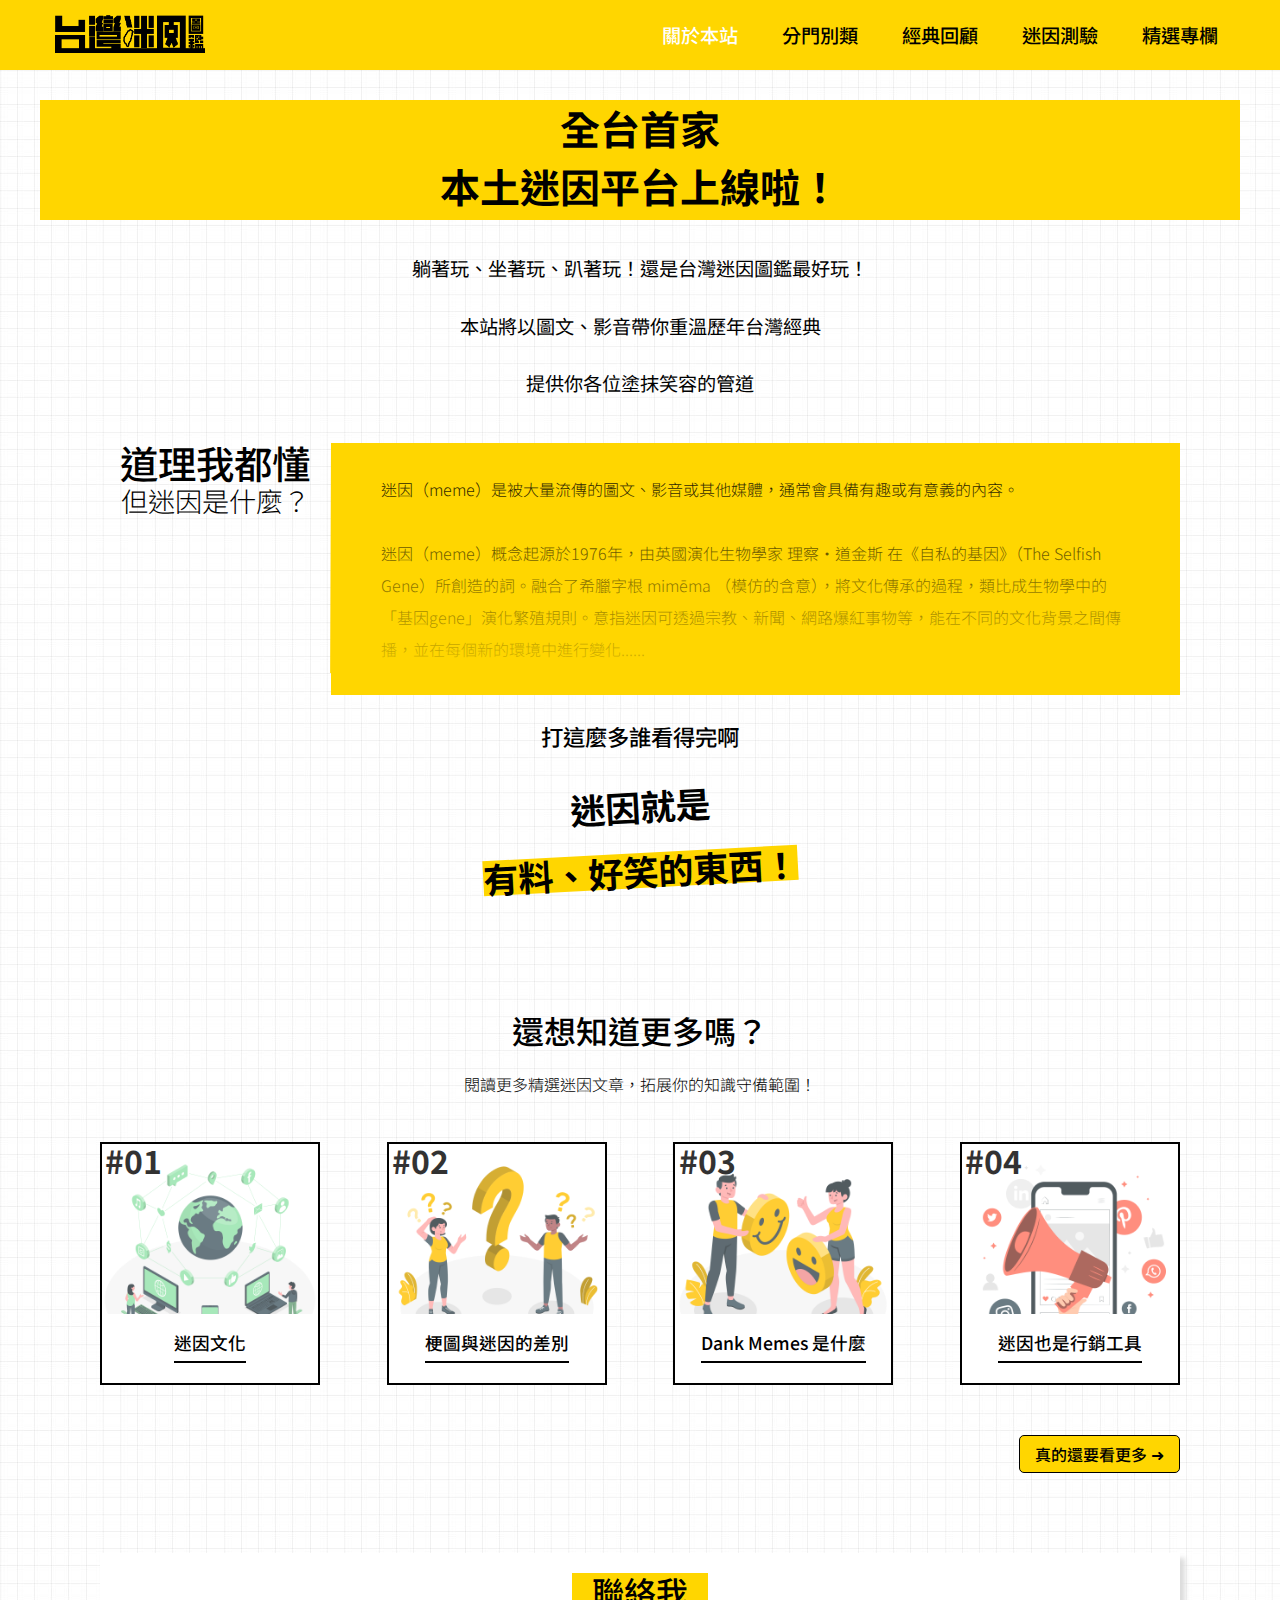
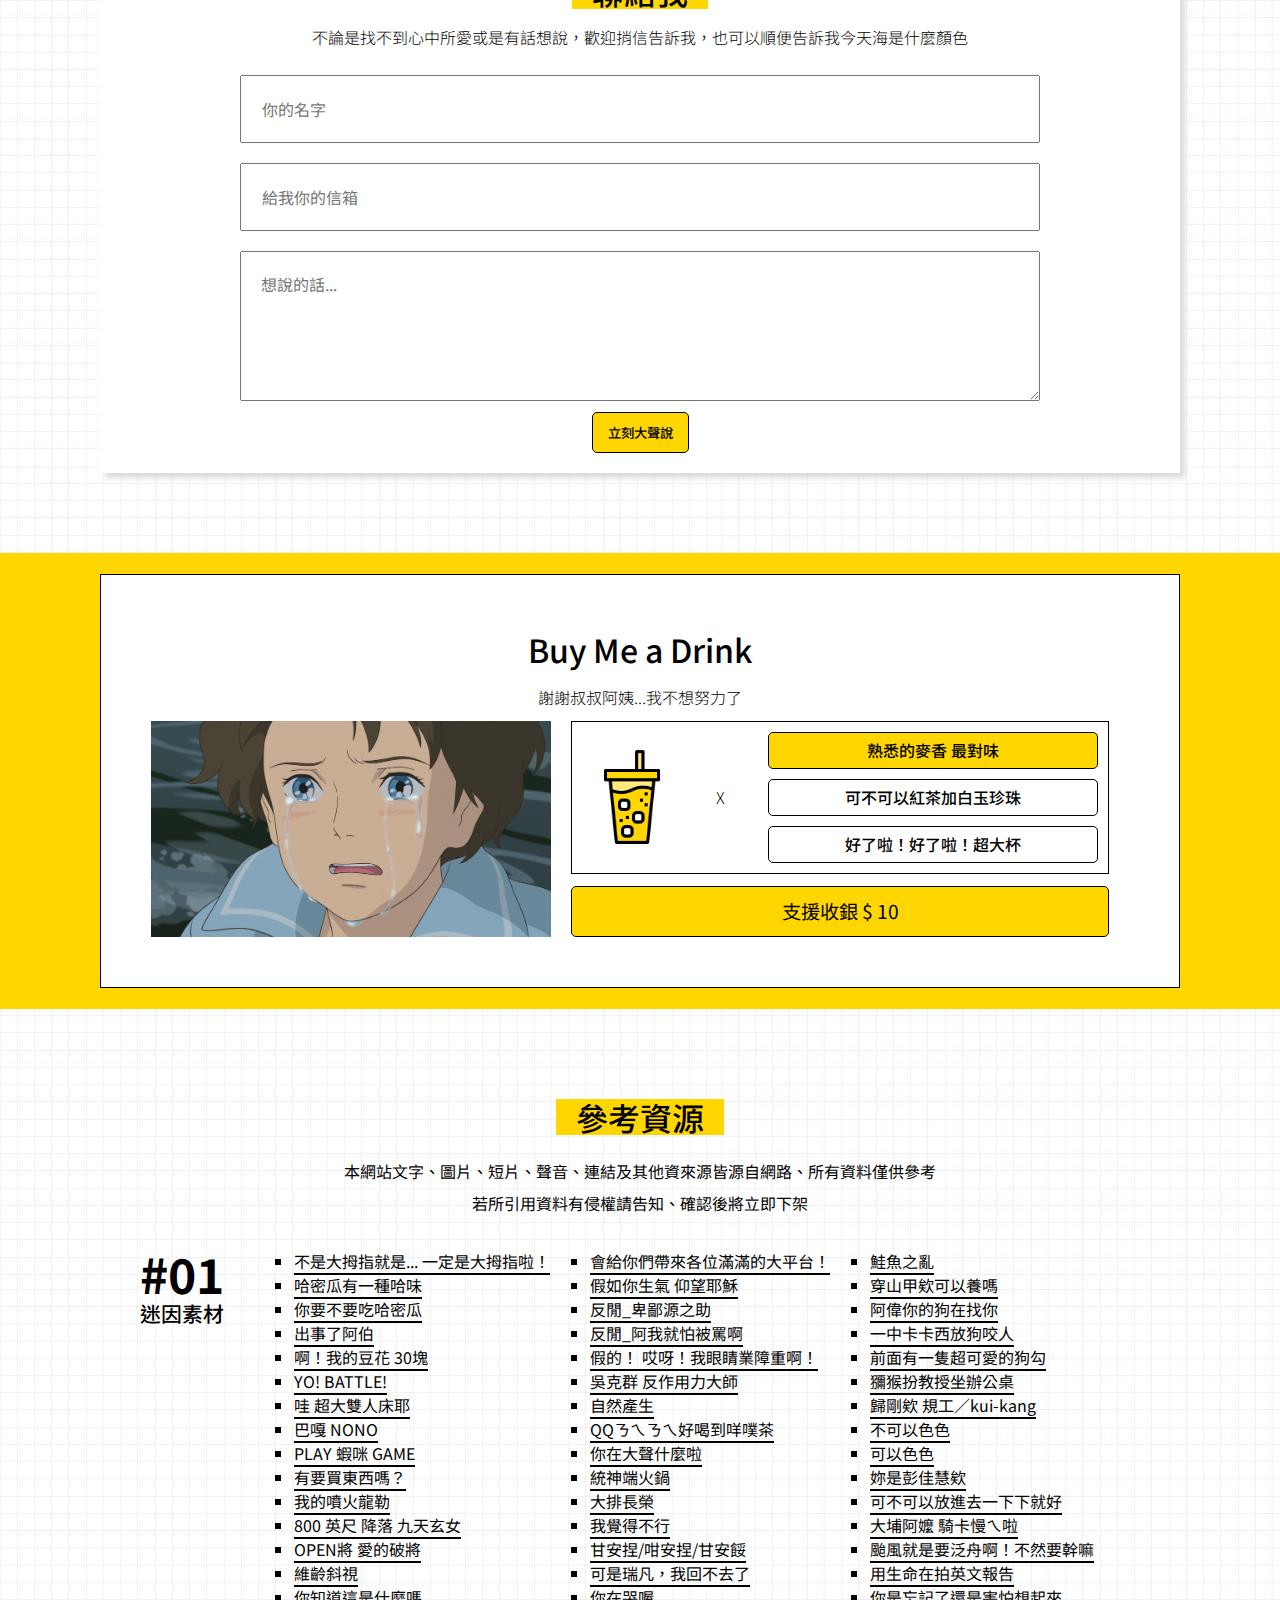
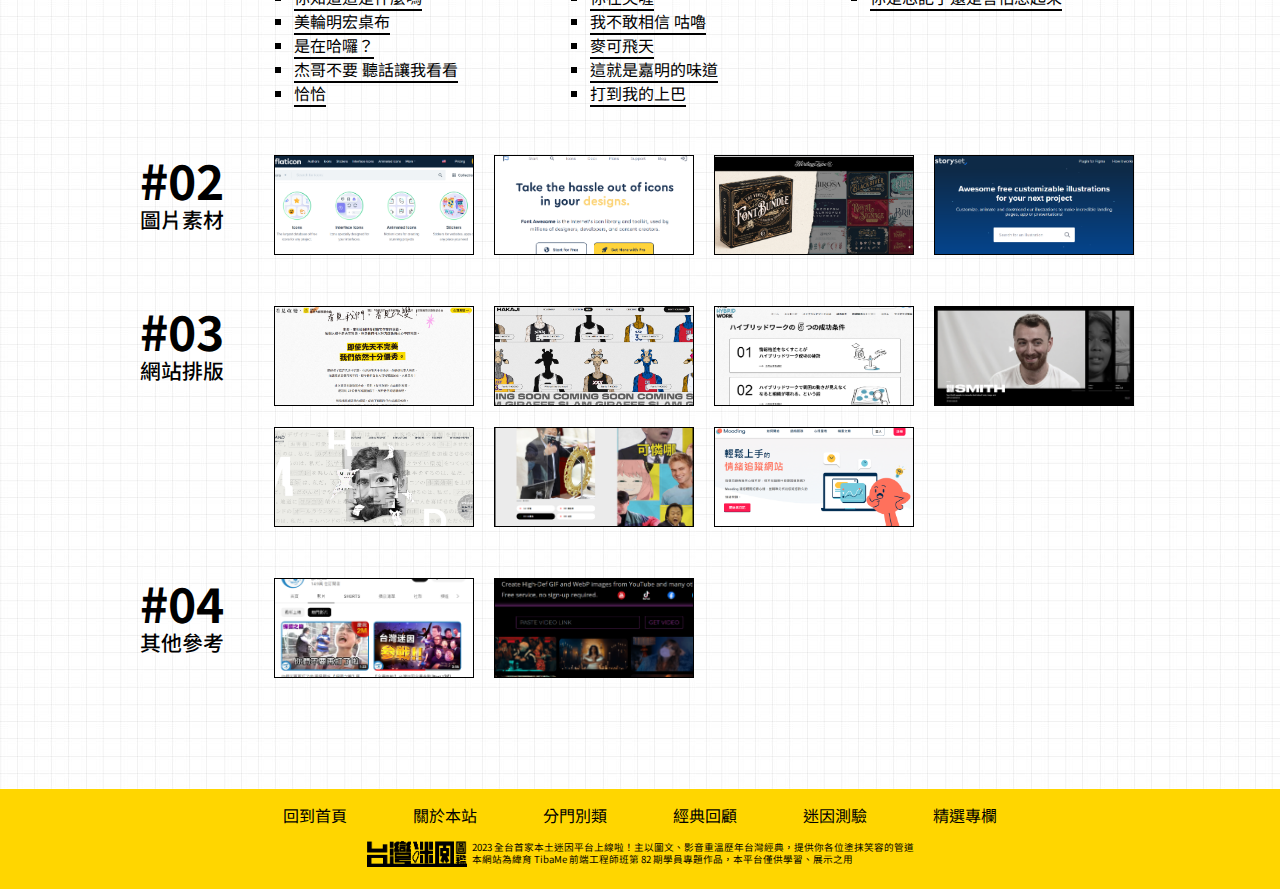
==== about.html @ e2908548 "0.0.9 (2023.02.05)" ====
<!DOCTYPE html>
<html lang="en">
<head>
    <meta charset="UTF-8">
    <meta http-equiv="X-UA-Compatible" content="IE=edge">
    <meta name="viewport" content="width=device-width, initial-scale=1.0">
    <title>台灣迷因圖鑑 Taiwan Meme</title>
    <link rel="stylesheet" href="./css/reset.css">
    <link rel="stylesheet" href="./css/common.css">
    <link rel="stylesheet" href="./css/about.css">
</head>
<body>
    <header>
        <!-- nav -->
        <nav class="nav">
            <div class="logo">
                <a href="./index.html"><img src="./images/twmemelogo.png" alt="twmemelogo"></a>
            </div>
            <ul class="menu">
                <li class="nav-list"><a href="./about.html">關於本站</a></li>
                <li class="nav-list"><a href="./category.html">分門別類</a></li>
                <li class="nav-list"><a href="./history.html">經典回顧</a></li>
                <li class="nav-list"><a href="./test.html">迷因測驗</a></li>
                <li class="nav-list"><a href="./articles.html">精選專欄</a></li>
            </ul>
        </nav>
    </header>

    <!-- main -->
    <main>
        <!-- 全台首家 -->
        <section class="main-about">
            <div class="about-item">
                <h1>全台首家</h1>
                <h1>本土迷因平台上線啦！</h1>
            </div>
            <p>躺著玩、坐著玩、趴著玩！還是台灣迷因圖鑑最好玩！</p>
            <p>本站將以圖文、影音帶你重溫歷年台灣經典</p>
            <p>提供你各位塗抹笑容的管道</p>
        </section>
        <!-- 迷因介紹 -->
        <section class="main-introduce">
            <div class="introduce-left">
                <h2>道理我都懂</h2>
                <p>但迷因是什麼？</p>
            </div>
            <div class="introduce-right">
                <p>迷因（meme）是被大量流傳的圖文、影音或其他媒體，通常會具備有趣或有意義的內容。</p>
                <br>
                <p>迷因（meme）概念起源於1976年，由英國演化生物學家 理察·道金斯 在《自私的基因》（The Selfish Gene）所創造的詞。融合了希臘字根 mimēma （模仿的含意），將文化傳承的過程，類比成生物學中的「基因gene」演化繁殖規則。意指迷因可透過宗教、新聞、網路爆紅事物等，能在不同的文化背景之間傳播，並在每個新的環境中進行變化......</p>
            </div>
            <div class="mask"></div>
        </section>
        <div class="whocares">
            <p>打這麼多誰看得完啊</p><br>
            <p>迷因就是</p>
            <p>有料、好笑的東西！</p> 
        </div>
        <!-- 還想知道更多嗎？ -->
        <section class="main-more">
            <h2>還想知道更多嗎？</h2>
            <p>閱讀更多精選迷因文章，拓展你的知識守備範圍！</p>
            <div class="read-list">
                <a href="./articles-page.html">
                    <div class="list-pic">
                        <img src="./images/articles/article01.png" alt="articles-page">
                        <p>#01</p>
                    </div>
                    <span>迷因文化</span>
                </a>
                <a href="./articles-page.html">
                    <div class="list-pic">
                        <img src="./images/articles/article02.png" alt="articles-page">
                        <p>#02</p>
                    </div>
                    <span>梗圖與迷因的差別</span>
                </a>
                <a href="./articles-page.html">
                    <div class="list-pic">
                        <img src="./images/articles/article04.png" alt="articles-page">
                        <p>#03</p>
                    </div>
                    <span>Dank Memes 是什麼</span>
                </a>
                <a href="./articles-page.html">
                    <div class="list-pic">
                        <img src="./images/articles/article05.png" alt="articles-page">
                        <p>#04</p>
                    </div>
                    <span>迷因也是行銷工具</span>
                </a>
            </div>
            <div class="more-btn">
                <a href="./articles.html">真的還要看更多 ➜</a>
            </div>
        </section>
        <!-- 聯絡我 -->
        <section class="main-contact">
            <h2>聯絡我</h2>
            <p>不論是找不到心中所愛或是有話想說，歡迎捎信告訴我，也可以順便告訴我今天海是什麼顏色</p>
            <form action="">
                <ul class="form-list">
                    <li><input type="text" placeholder="你的名字"></li>
                    <li><input type="email" placeholder="給我你的信箱"></li>
                    <li><textarea placeholder="想說的話..."></textarea></li>
                </ul>
                <button type="submit">立刻大聲說</button>
            </form>
        </section>
        <!-- buy me a drink -->
        <section class="main-buy">
            <div class="buy-me">
                <h2>Buy Me a Drink</h2>
                <p>謝謝叔叔阿姨...我不想努力了</p>
                <div class="buy-me-inner">
                    <img src="./images/buyme3.jpg" class="img01">
                    <img src="./images/buyme.jpg" class="img02 hide">
                    <img src="./images/buyme2.jpg" class="img03 hide">
                    <div class="drink-select">
                        <div class="drink-select-inner">
                            <img src="./images/sparkling-water.png">
                            <p>X</p>
                            <ul class="drink-select-text">
                                <li id="select-01" class="list bg-yellow">熟悉的麥香 最對味</li>
                                <li id="select-02" class="list">可不可以紅茶加白玉珍珠</li>
                                <li id="select-03" class="list">好了啦！好了啦！超大杯</li>
                            </ul>
                        </div>
                        <div class="money">
                            <span>支援收銀 $ </span>
                            <span class="money-c">10</span>
                            <span class="money-c hide">80</span>
                            <span class="money-c hide">200</span>
                        </div>
                    </div>
                </div>
            </div>
        </section>
        <!-- 參考資源 -->
        <section class="main-ref">
            <h2>參考資源</h2>
            <p>本網站文字、圖片、短片、聲音、連結及其他資來源皆源自網路、所有資料僅供參考<br>
                若所引用資料有侵權請告知、確認後將立即下架</p>
            <!-- 01 -->
            <div class="meme container">
                <div class="ref-left">
                    <h3>#01</h3>
                    <p>迷因素材</p>
                </div>
                <div class="ref-right">
                    <ul class="list-text">
                        <li><a target="view_window" href="https://www.youtube.com/watch?v=jfR3hoIjdiQ">不是大拇指就是... 一定是大拇指啦！</a></li>
                        <li><a target="view_window" href="https://youtu.be/4BnOXVwiOBE?t=125">哈密瓜有一種哈味</a></li>
                        <li><a target="view_window" href="https://fb.watch/ifkXevtcKI/">你要不要吃哈密瓜</a></li>
                        <li><a target="view_window" href="https://www.youtube.com/watch?v=XpC04fMrhd8">出事了阿伯</a></li>
                        <li><a target="view_window" href="https://www.youtube.com/watch?v=OaJEozhZQ-Q">啊！我的豆花 30塊</a></li>
                        <li><a target="view_window" href="https://www.youtube.com/watch?v=WApDytOlJZw">YO! BATTLE!</a></li>
                        <li><a target="view_window" href="https://www.youtube.com/watch?v=_Z3IxJT4tUM">哇 超大雙人床耶</a></li>
                        <li><a target="view_window" href="https://www.youtube.com/watch?v=sfD2qpC02sU&t=0s">巴嘎 NONO</a></li>
                        <li><a target="view_window" href="https://www.youtube.com/watch?v=Jwmdqqz1cf8">PLAY 蝦咪 GAME</a></li>
                        <li><a target="view_window" href="https://www.facebook.com/100002293404503/videos/1893651387387956/">有要買東西嗎？</a></li>
                        <li><a target="view_window" href="https://www.youtube.com/watch?v=lSi3XsR0k68">我的噴火龍勒</a></li>
                        <li><a target="view_window" href="https://youtu.be/qo3H-VgXmHE">800 英尺 降落 九天玄女</a></li>
                        <li><a target="view_window" href="https://tw.nextapple.com/local/20221217/39277231B8F0574084CBBDF480F9466B">OPEN將 愛的破將</a></li>
                        <li><a target="view_window" href="https://www.tiktok.com/@balangechimia/video/7184850039305489690">維齡斜視</a></li>
                        <li><a target="view_window" href="https://www.youtube.com/watch?v=akl_Bcxvo4E">你知道這是什麼嗎</a></li>
                        <li><a target="view_window" href="https://www.facebook.com/photo/?fbid=476612893830359&set=pcb.476613487163633">美輪明宏桌布</a></li>
                        <li><a target="view_window" href="https://www.youtube.com/watch?v=zv6I6jpyxKA&t=188s">是在哈囉？</a></li>
                        <li><a target="view_window" href="https://www.youtube.com/watch?v=COZIk_dhSK4">杰哥不要 聽話讓我看看</a></li>
                        <li><a target="view_window" href="https://www.youtube.com/watch?t=119&v=eBawjCu2uK4&feature=youtu.be">恰恰</a></li>
                    </ul>
                    <ul class="list-text">
                        <li><a target="view_window" href="https://youtu.be/IroiomwW0L0?t=1517">會給你們帶來各位滿滿的大平台！</a></li>
                        <li><a target="view_window" href="https://www.youtube.com/watch?v=TtQ9hwYoyWQ">假如你生氣 仰望耶穌</a></li>
                        <li><a target="view_window" href="https://www.youtube.com/watch?v=WVwlR_vni6k">反閒_卑鄙源之助</a></li>
                        <li><a target="view_window" href="https://www.youtube.com/watch?v=wUDaoVAVIao">反閒_阿我就怕被罵啊</a></li>
                        <li><a target="view_window" href="https://www.youtube.com/watch?v=xVNkFREcngE">假的！ 哎呀！我眼睛業障重啊！</a></li>
                        <li><a target="view_window" href="https://www.youtube.com/watch?v=cK79c2Y_pWU">吳克群 反作用力大師</a></li>
                        <li><a target="view_window" href="https://www.youtube.com/watch?v=7FA6ha6ivHc">自然產生</a></li>
                        <li><a target="view_window" href="https://www.youtube.com/watch?v=EJ5zqtNir5o">QQㄋㄟㄋㄟ好喝到咩噗茶</a></li>
                        <li><a target="view_window" href="https://www.youtube.com/watch?v=RxuDfLqdD2U">你在大聲什麼啦</a></li>
                        <li><a target="view_window" href="https://www.youtube.com/watch?v=dMTy6C4UiQ4">統神端火鍋</a></li>
                        <li><a target="view_window" href="https://meme.fandom.com/zh-tw/wiki/%E5%A4%A7%E6%8E%92%E9%95%B7%E6%A6%AE">大排長榮</a></li>
                        <li><a target="view_window" href="https://www.youtube.com/watch?v=0no8Jp0XVSU">我覺得不行</a></li>
                        <li><a target="view_window" href="https://www.youtube.com/watch?v=Nw7jmoH-Yt8">甘安捏/咁安捏/甘安餒</a></li>
                        <li><a target="view_window" href="https://www.youtube.com/watch?v=coc8ZAHsVpU">可是瑞凡，我回不去了</a></li>
                        <li><a target="view_window" href="https://youtu.be/hS9Px3g_mrg?t=5">你在哭喔</a></li>
                        <li><a target="view_window" href="https://youtu.be/etE5vay8Zks?t=6">我不敢相信 咕嚕</a></li>
                        <li><a target="view_window" href="https://youtu.be/1GG3YQ0P5_Y?t=8">麥可飛天</a></li>
                        <li><a target="view_window" href="https://dailyview.tw/Popular/Detail/8998">這就是嘉明的味道</a></li>
                        <li><a target="view_window" href="https://youtu.be/-RKZtDmhYlA?t=54">打到我的上巴</a></li>
                    </ul>
                    <ul class="list-text">
                        <li><a target="view_window" href="https://www.facebook.com/Sushiro.TW/photos/pb.100064677760877.-2207520000./1655285847993001/?type=3">鮭魚之亂</a></li>
                        <li><a target="view_window" href="https://www.facebook.com/100000261461258/posts/3356917160993633/">穿山甲欸可以養嗎</a></li>
                        <li><a target="view_window" href="https://www.youtube.com/watch?v=09y0tPAeLG0">阿偉你的狗在找你</a></li>
                        <li><a target="view_window" href="https://www.youtube.com/watch?v=cfe8TiNp1EY">一中卡卡西放狗咬人</a></li>
                        <li><a target="view_window" href="https://www.youtube.com/shorts/Uz9k6QGqXj0">前面有一隻超可愛的狗勾</a></li>
                        <li><a target="view_window" href="https://www.facebook.com/photo?fbid=10159157568944539&set=a.127284894538">獼猴扮教授坐辦公桌</a></li>
                        <li><a target="view_window" href="https://www.youtube.com/watch?v=oxKJlkU359U">歸剛欸 規工／kui-kang</a></li>
                        <li><a target="view_window" href="https://www.dcard.tw/f/funny/p/237006193">不可以色色</a></li>
                        <li><a target="view_window" href="https://www.dcard.tw/f/meme/p/236882544">可以色色</a></li>
                        <li><a target="view_window" href="https://www.dcard.tw/f/girl/p/238949839">妳是彭佳慧欸</a></li>
                        <li><a target="view_window" href="https://youtu.be/0qOHckga2dA?t=62">可不可以放進去一下下就好</a></li>
                        <li><a target="view_window" href="https://youtu.be/2WoG8F8NKUc?t=72">大埔阿嬤 騎卡慢ㄟ啦</a></li>
                        <li><a target="view_window" href="https://youtu.be/A4TTHl5V23c?t=38">颱風就是要泛舟啊！不然要幹嘛</a></li>
                        <li><a target="view_window" href="https://www.youtube.com/watch?v=7VFTcmGRM-k">用生命在拍英文報告</a></li> 
                        <li><a target="view_window" href="https://zh.wikipedia.org/zh-tw/%E8%BF%94%E6%A0%A1_(%E9%9B%BB%E5%BD%B1)">你是忘記了還是害怕想起來</a></li>
                    
                    </ul>
                </div>
            </div>
            <!-- 02 -->
            <div class="images container">
                <div class="ref-left">
                    <h3>#02</h3>
                    <p>圖片素材</p>
                </div>
                <div class="ref-right">
                    <ul class="list-img">
                        <li><a target="view_window" href="https://www.flaticon.com/"><img src="./images/ref/icon-flaticon.png" alt="flaticon"></a></li>
                        <li><a target="view_window" href="https://fontawesome.com/"><img src="./images/ref/icon-fontawesome.png" alt="fontawesome"></a></li>
                        <li><a target="view_window" href="https://www.heritagetype.com/"><img src="./images/ref/img-heritagetype.png" alt="heritagetype"></a></li>
                        <li><a target="view_window" href="https://storyset.com/"><img src="./images/ref/img-storyset.png" alt="storyset"></a></li>
                    </ul>
                </div>
            </div>
            <!-- 03 -->
            <div class="web container">
                <div class="ref-left">
                    <h3>#03</h3>
                    <p>網站排版</p>
                </div>
                <div class="ref-right">
                    <ul class="list-img">
                        <li><a target="view_window" href="https://change.nncf.org/expo"><img src="./images/ref/web-change.nncf.org.png" alt="change.nncf.org"></a></li>
                        <li><a target="view_window" href="https://hakaji.io/"><img src="./images/ref/web-hakaji.io.png" alt="hakaji.io"></a></li>
                        <li><a target="view_window" href="https://hybridwork.cybozu.co.jp/"><img src="./images/ref/web-hybridwork.png" alt="hybridwork"></a></li>
                        <li><a target="view_window" href="https://iweighcommunity.com/"><img src="./images/ref/web-iweighcommunity.png" alt="iweighcommunity"></a></li>
                        <li><a target="view_window" href="https://www.m-hand.co.jp/recruit/"><img src="./images/ref/web-m-hand.co.jp.png" alt="m-hand.co.jp"></a></li>
                        <li><a target="view_window" href="https://theinitium.com/article/20220716-taiwan-meme-2/"><img src="./images/ref/web-theinitium.png" alt="theinitium"></a></li>
                        <li><a target="view_window" href="https://yentc.github.io/CGD102-YenTzuChien/Article.html"><img src="./images/ref/web-YenTzuChien.png" alt="YenTzuChien"></a></li>
                    </ul>
                </div>
            </div>
            <!-- 04 -->
            <div class="others container">
                <div class="ref-left">
                    <h3>#04</h3>
                    <p>其他參考</p>
                </div>
                <div class="ref-right">
                    <ul class="list-img">
                        <li><a target="view_window" href="https://www.youtube.com/@Fei_Go"><img src="./images/ref/other-Fei_Go.png" alt="Fei_Go"></a></li>
                        <li><a target="view_window" href="https://gifrun.com/"><img src="./images/ref/other-gifrun.png" alt="gifrun"></a></li>
                    </ul>
                </div>
            </div>
        </section>
    </main>

    <!-- footer -->
    <footer>
        <ul class="footer_nav">
            <li><a href="./index.html">回到首頁</a></li>
            <li><a href="./about.html">關於本站</a></li>
            <li><a href="./category.html">分門別類</a></li>
            <li><a href="./history.html">經典回顧</a></li>
            <li><a href="./test.html">迷因測驗</a></li>
            <li><a href="./articles.html">精選專欄</a></li>
        </ul>
        <div class="footer_bottom">
            <a href="./index.html"><img src="./images/twmemelogo.png" alt="TaiwanMemeLogo"></a>
            <p>2023 全台首家本土迷因平台上線啦！主以圖文、影音重溫歷年台灣經典，提供你各位塗抹笑容的管道
            <br>本網站為緯育 TibaMe 前端工程師班第 82 期學員專題作品，本平台僅供學習、展示之用</p>
        </div>
    </footer>
    <script src="./js/about-buyme.js"></script>
</body>
</html>
---- css/common.css ----
@import url('https://fonts.googleapis.com/css2?family=Noto+Sans+TC:wght@100;300;400;500;700;900&display=swap');

:root{
    --yellow-color: #FFD600;
    --black-color: #000000;
    --darkgray-color: #888888;
    --gray-color:#DCDCDC;
    --lightgray-color: #F3F3F3;
    --white-color:#ffffff;
}

*{
    font-family: 'Noto Sans TC', sans-serif;
    box-sizing: border-box;
}
body{
    background-image: url(../images/Gridzzly-gridpaper.jpg);
}
/* ======== nav ======== */
header{
    background-color: var(--yellow-color);
}
.nav{
    /* outline: 1px solid rebeccapurple; */
    display: flex;
    max-width: 1200px;
    height: 70px;
    justify-content: space-between;
    margin: 0 auto;
}
.logo img{
    /* outline: 1px solid red; */
    width: 150px;
    margin: 15px;
}
ul.menu{
    display: flex;
    /* outline: 1px solid red; */
    align-items: center;
}
ul.menu a{
    /* outline: 1px solid blue; */
    display: block;
    width: 120px;
    text-align: center;
    line-height: 4rem;
    font-size: 1.2rem;
    font-weight: 500;
    text-decoration: none;
    color: var(--text-color);
}
ul.menu > li > a:hover{
    color: var(--white-color);
}

/* ======== footer ========*/
footer{
    background-color: var(--yellow-color);
    height: 100px;
    padding: 10px 0;
    font-weight: 400;
}
.footer_nav{
    display: flex;
    /* outline: 1px solid red; */
    justify-content: center;
}
.footer_nav a{
    /* outline: 1px solid #000000; */
    display: block;
    width: 130px;
    text-align: center;
    line-height: 200%;
    font-size: 1rem;
    text-decoration: none;
    color: var(--black-color);
}
.footer_nav a:hover{
    color: var(--white-color);
}

.footer_bottom{
    /* outline: 1px solid red; */
    font-size: 1rem;
    display: flex;
    justify-content: center;
    align-items: center;
    padding: 10px;
}
.footer_bottom img{
    /* outline: 1px solid blue; */
    width: 100px;
}
.footer_bottom p{
    /* outline: 1px solid green; */
    font-size: .6rem;
    line-height: 120%;
    padding: 0 0 2px 5px;
}
---- css/about.css ----
ul.menu > li:first-child a{
    color: var(--white-color);
}
ul.menu > li >a:hover{
    color: var(--white-color);
}
main{
    text-align: center;
}
main h2{
    font-size: 2rem;
    font-weight: 500;
    color: var(--black-color);
}
main p{
    font-size: 1rem;
    font-weight: 300;
    color: var(--black-color);
}
/* ======= 全台首家 ======= */
.main-about{
    /* outline: 1px solid red; */
    margin: 30px auto;
}
.main-about p{
    line-height: 3.6rem;
    font-size: 1.2rem;
    font-weight: 400;
}
.about-item{
    margin: 20px auto;
    max-width: 1200px;
    height: 120px;
    background-color: var(--yellow-color);
}
.about-item h1{
    font-size: 2.5rem;
    line-height: 3.6rem;
    font-weight: 700;
}
/* ======= 迷因介紹 ======= */
.main-introduce{
    /* outline: 1px solid red; */
    display: flex;
    max-width: 1080px;
    margin: 20px auto;
    justify-content: center;
    align-items: top;
    position: relative;
}
.introduce-left{
    flex-basis: 70%;
    line-height: 2.4rem;
}
.introduce-left h2{font-size: 2.4rem;}
.introduce-left p{font-size: 1.7rem;}
.introduce-right{
    text-align: left;
    line-height: 2rem;
    padding: 30px 50px;
    background-color: var(--yellow-color);
}
.mask{
    position: absolute;
    right: 0;
    width: 850px;
    height: 230px;
    background-image: linear-gradient(to top, var(--yellow-color) -15%, #ffff0000);
}

.whocares{
    margin: 20px 0 80px;
}
.whocares p:first-child{
    padding: 10px;
    font-size: 1.4rem;
    font-weight: 500;
}
.whocares p:not(:first-child){
    transform: rotate(-3deg);
    font-size: 2.2rem;
    font-weight: 700;
    margin: 15px;
}
.whocares p:last-child{
    display: inline-block;
    background-color: var(--yellow-color);
}

/*  ======= 還想知道更多嗎？ ======= */
.main-more{
    /* outline: 1px solid green; */
    max-width: 1080px;
    margin: 0 auto;
}
.main-more h2{
    padding: 30px;
}
.read-list{
    /* outline: 1px solid red; */
    width: 100%;
    display: flex;
    justify-content: space-between;
    align-items: center;
    flex-wrap: wrap;
    padding: 30px 0;
    margin: 20px 0;
}
.read-list a{
    text-decoration: none;
    color: var(--black-color);
    font-size: 1.1rem;
    font-weight: 500;
    background-color: var(--white-color);
    border: 2px solid var(--black-color);
    /* margin: 10px; */
    /* box-shadow: 0 0 1px var(--black-color); */
    max-width: 220px;
}
.read-list a:hover{
    border: 2px solid var(--yellow-color);
    color: var(--yellow-color);
    transform: scale(1.1);
    font-weight: 700;
    transition: .5s;
}
.read-list a > span{
    /* outline: 1px solid red; */
    border-bottom: 2px solid var(--black-color);
    margin: 20px;
    padding: 0 0 10px;
    display: inline-block;
}
.read-list a:hover img{
    transform: scale(1.1);
    transition: .5s;
}
.list-pic{
    /* outline: 1px solid pink; */
    width: 100%;
    height: 170px;
    overflow: hidden;
    position: relative;
    display: flex;
    flex-wrap: wrap;
}
.list-pic img{
    max-width: 100%;
    margin: 10px 0;
    object-fit: cover;
    opacity: .8;
}
.list-pic p{
    position: absolute;
    left: .2rem;
    top: 0rem;
    font-size: 2rem;
    font-weight: 700;
    opacity: .8;
}
.more-btn{
    display: flex;
    justify-content: flex-end;
    /* padding: 20px; */
}
.more-btn a{
    padding: 10px 15px;
    font-weight: 500;
    background-color: var(--yellow-color);
    text-decoration: none;
    color: var(--black-color);
    border-radius: 5px;
    border: 1px solid var(--black-color);
}
.more-btn a:hover{
    color: var(--white-color);
    box-shadow: 1px 1px 5px var(--black-color);
    cursor: pointer;
}

/*  ======= 聯絡我 ======= */
.main-contact{
    background-color: var(--white-color);
    max-width: 1080px;
    margin: 80px auto;
    padding: 20px;
    box-shadow: 5px 5px 5px var(--gray-color);
}
.main-contact h2{
    display: inline-block;
    background-color: var(--yellow-color);
    padding: 2px 20px;
}
.main-contact p{
    padding: 20px;
}
.form-list{
    max-width: 800px;
    /* outline: 1px solid blue; */
    margin: 0 auto;
}
.form-list li{
    padding: 10px 0;
}
input{
    width: 100%;
    font-size: 1rem;
    padding: 20px;
}
input:focus, textarea:focus{
    background: var(--yellow-color);
}
textarea{
    width: 100%;
    height: 150px;
    font-size: 1rem;
    padding: 20px;
}

button{
    padding: 10px 15px;
    font-weight: 500;
    background-color: var(--yellow-color);
    color: var(--black-color);
    border-radius: 5px;
    border: 1px solid var(--black-color);
}
button:hover{
    color: var(--white-color);
    box-shadow: 1px 1px 5px var(--black-color);
    cursor: pointer;
}
/*  ======= buy me a drink ======= */
.main-buy{
    margin: 80px 0;
    background-color: var(--yellow-color);
    border: 1px solid var(--yellow-color);
}
.buy-me{
    border: 1px solid var(--black-color);
    background-color: var(--white-color);
    max-width: 1080px;
    margin: 20px auto;
    padding: 50px;
    line-height: 3rem;
}
.buy-me-inner{
    display: flex;
    flex-direction: row;
    justify-content: space-between;
}
.buy-me-inner > * {flex: 1 1 0;}
.buy-me-inner > img{
    /* outline: 1px solid red; */
    width: 100%;
    max-width: 400px;
    object-fit: cover;
}
.drink-select{
    display: flex;
    /* outline: 1px solid blue; */
    flex-direction: column;
    justify-content: space-between;
    margin: 0 20px;
}
.drink-select-inner{
    border: 1px solid var(--black-color);
    display: flex;
    flex-direction: row;
    align-items: center;
    justify-content: space-between;
}
.drink-select-inner img{
    /* outline: 1px solid red; */
    max-height: 100px;
    margin-left: 10px;
}
.drink-select-text{
    flex-grow: 1;
    max-width: 350px;
}
.drink-select-text li{
    border: 1px solid var(--black-color);
    margin: 10px;
    line-height: 1.8rem;
    padding: 3px 0px;
    font-weight: 500;
    border-radius: 5px;
}
.drink-select-text li:hover{
    background-color: var(--yellow-color);
    cursor: pointer;
    box-shadow: 1px 1px 5px var(--black-color);
    color: var(--white-color);
}
.money{
    border: 1px solid var(--black-color);
    background-color: var(--yellow-color);
    color: var(--black-color);
    width: 100%;
    border-radius: 5px;
}
.money span{
    font-size: 1.2rem;
    font-weight: 400;
}
.money:hover{
    color: var(--white-color);
    cursor: pointer;
    box-shadow: 1px 1px 5px var(--black-color);
}
.bg-yellow{
    background-color: var(--yellow-color);
}
.hide{
    display: none;
}

/*  ======= 參考資源 ======= */
.main-ref{
    max-width: 1080px;
    margin: 90px auto;
    /* outline: 1px solid red; */
}
.main-ref h2{
    display: inline-block;
    background-color: var(--yellow-color);
    padding: 2px 20px;
}
.main-ref h2 + p{
    padding: 20px 20px 0;
}
.main-ref p{
    line-height: 2rem;
    font-size: 1rem;
    font-weight: 400;
}
.container{
    display: flex;
    justify-content: start;
}
/* left */
.ref-left{
    padding: 30px 40px;
}
.ref-left h3{
    font-size: 3rem;
}
.ref-left p{
    font-size: 1.3rem;
    font-weight: 500;
}
/* right */
.ref-right{
    padding: 30px 10px 0px;
    display: flex;
}
/* text */
.list-text{
    text-align: left;
    line-height: 1.5rem;
    margin-bottom: 20px;
}
.list-text > li{
    list-style-type: square;
    margin-left: 20px;
    margin-right: 20px;
}
.list-text a{
    color: var(--black-color);
    text-decoration: none;
    border-bottom: 2px solid var(--black-color);
}
.list-text a:hover{
    color: var(--yellow-color);
    border-bottom: 2px solid var(--yellow-color);
}
/* images */
.list-img{
    display: flex;
    flex-wrap: wrap;
}
.list-img img{
    width: 200px;
    height: 100px;
    object-fit: cover;
    border: 1px solid var(--black-color);
    margin-right: 20px;
    margin-bottom: 20px;
}
.list-img img:hover{
    box-shadow: 2px 2px 5px var(--black-color);
    border: 1px solid var(--yellow-color);
}
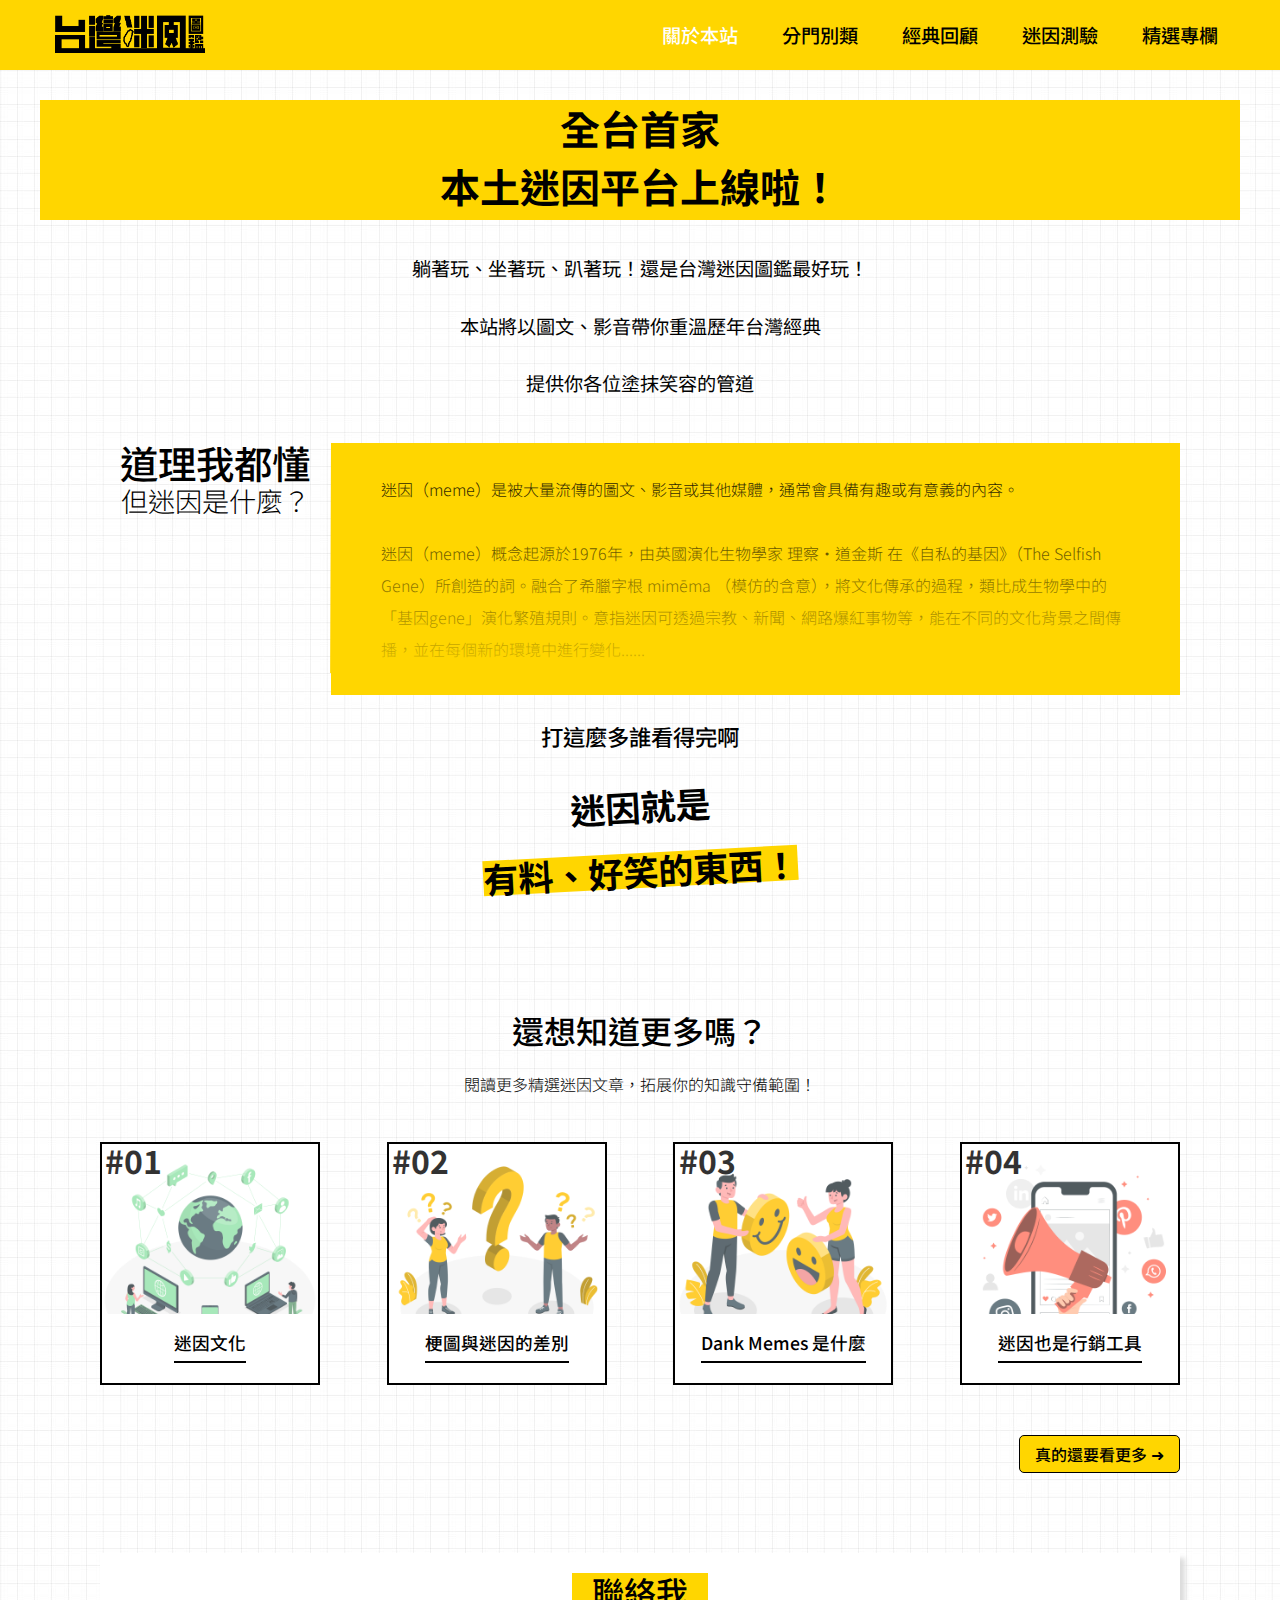
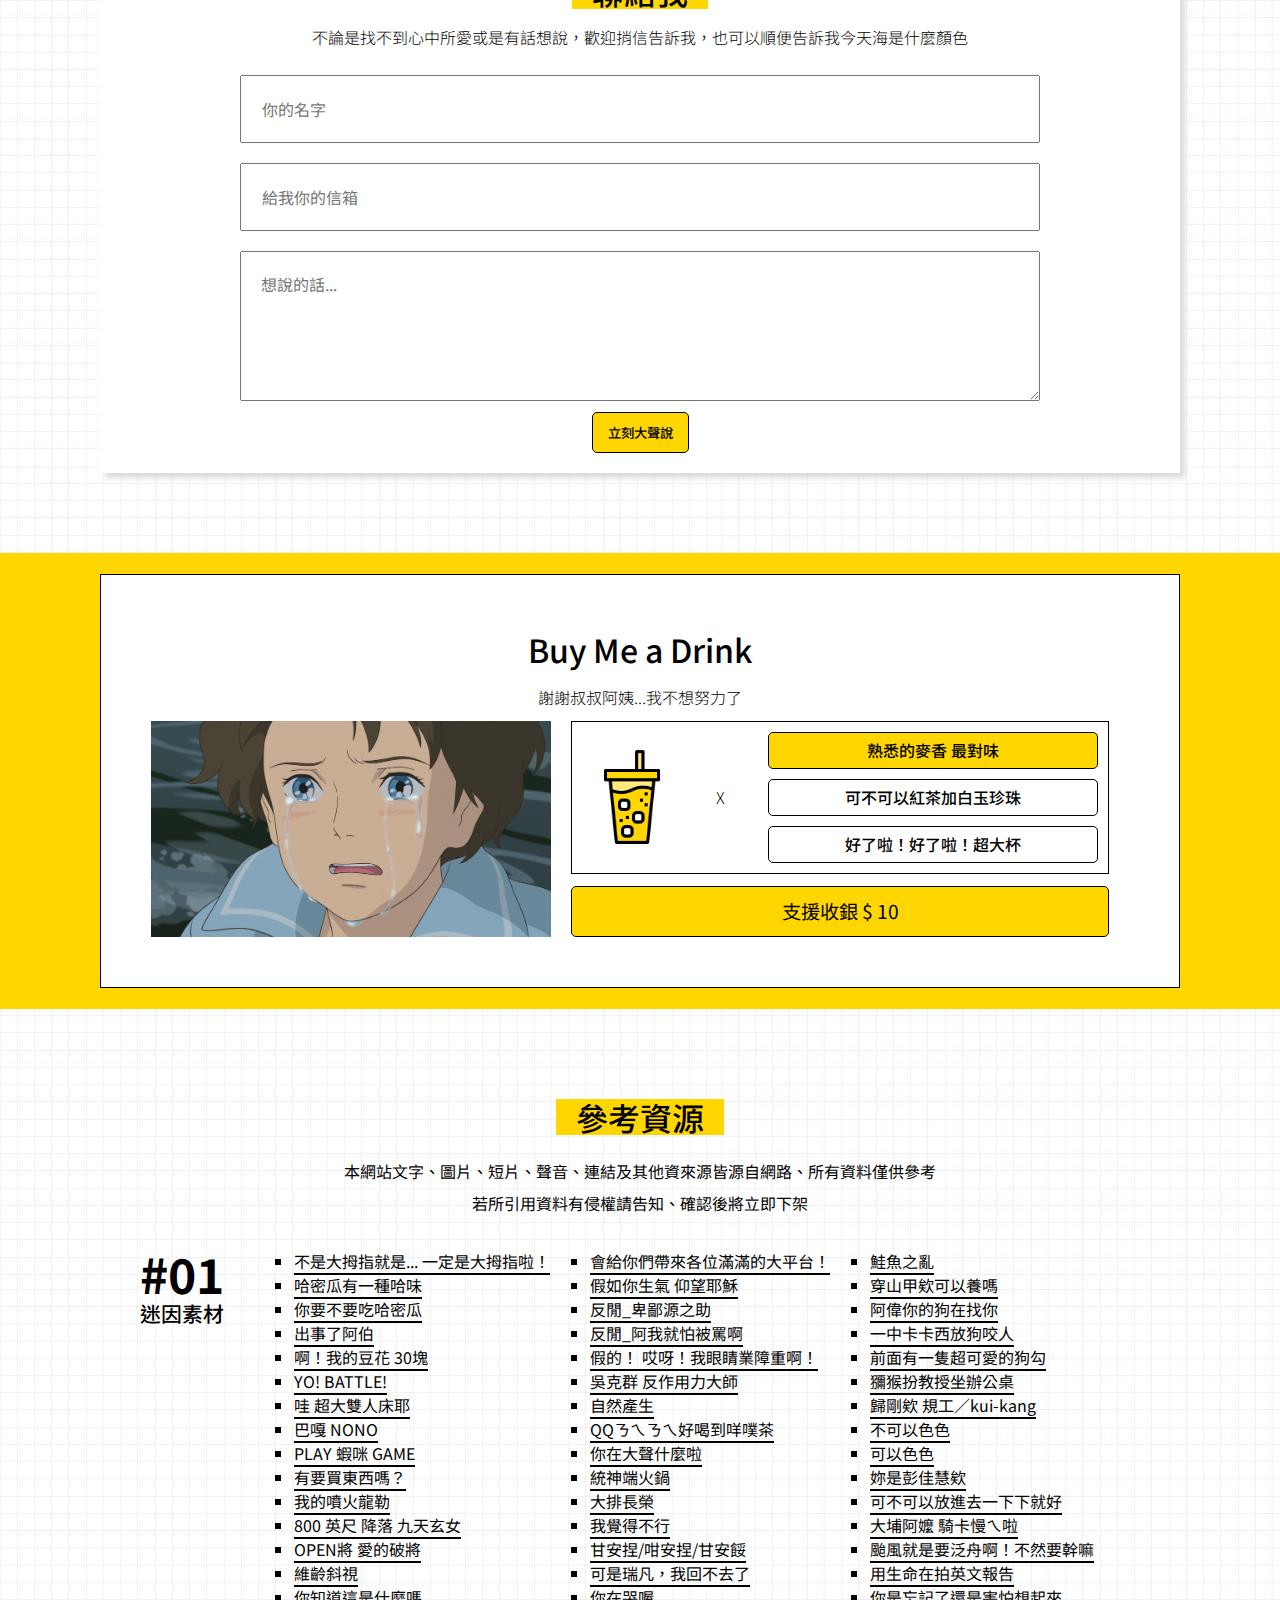
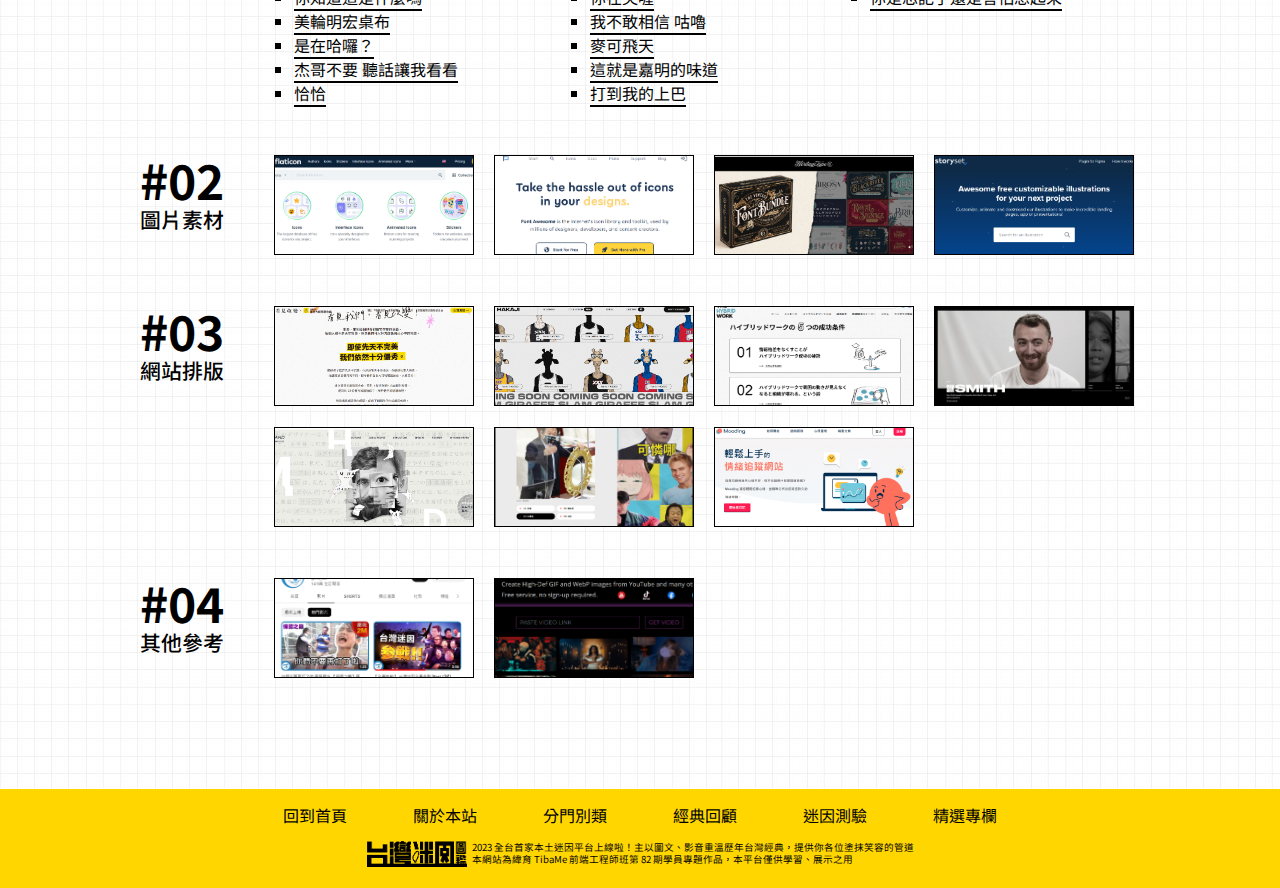
==== commit cf0110b6: "0.1.0 (2023.02.08)" ====
--- a/about.html
+++ b/about.html
@@ -7,6 +7,7 @@
     <title>台灣迷因圖鑑 Taiwan Meme</title>
     <link rel="stylesheet" href="./css/reset.css">
     <link rel="stylesheet" href="./css/common.css">
+    <link rel="stylesheet" href="./css/common_RWD.css">
     <link rel="stylesheet" href="./css/about.css">
 </head>
 <body>
@@ -23,6 +24,14 @@
                 <li class="nav-list"><a href="./test.html">迷因測驗</a></li>
                 <li class="nav-list"><a href="./articles.html">精選專欄</a></li>
             </ul>
+            <!-- 漢堡線 -->
+            <button class="hamburger" aria-controls="primary-navigation" aria-expanded="false">
+                <svg viewBox="0 0 100 100" width="40">
+                    <rect class="line top" width="80" height="10" x="10" y="25" rx="5"></rect>
+                    <rect class="line middle" width="80" height="10" x="10" y="45" rx="5"></rect>
+                    <rect class="line bottom" width="80" height="10" x="10" y="65" rx="5"></rect>
+                </svg>
+            </button>
         </nav>
     </header>
 
@@ -276,5 +285,7 @@
         </div>
     </footer>
     <script src="./js/about-buyme.js"></script>
+    <script src="./js/hamburger.js"></script>
+    
 </body>
 </html>--- a/css/common.css
+++ b/css/common.css
@@ -52,17 +52,20 @@
 ul.menu > li > a:hover{
     color: var(--white-color);
 }
-
+.hamburger{
+    display: none;
+}
 /* ======== footer ========*/
 footer{
     background-color: var(--yellow-color);
-    height: 100px;
+    /* height: 100px; */
+    height: auto;
     padding: 10px 0;
     font-weight: 400;
 }
 .footer_nav{
     display: flex;
-    /* outline: 1px solid red; */
+    flex-wrap: wrap;
     justify-content: center;
 }
 .footer_nav a{
@@ -85,14 +88,13 @@
     display: flex;
     justify-content: center;
     align-items: center;
+    flex-wrap: wrap;
     padding: 10px;
 }
 .footer_bottom img{
-    /* outline: 1px solid blue; */
     width: 100px;
 }
 .footer_bottom p{
-    /* outline: 1px solid green; */
     font-size: .6rem;
     line-height: 120%;
     padding: 0 0 2px 5px;
--- a/css/common_RWD.css
+++ b/css/common_RWD.css
@@ -0,0 +1,61 @@
+/* iPad Mini */
+@media screen and (max-width:768px) {
+    /* nav */
+    nav .menu{
+        display: flex;
+        flex-direction: column;
+        position: absolute;
+        right: 0px;
+        top: 70px;
+        z-index: 20;
+        height: calc(100vh - 70px);
+        background-color: var(--yellow-color);
+        opacity: .9;
+        display: none;
+    }
+    ul.menu a{
+        width: 130px;
+    }
+    .hamburger{   
+        display: block;
+        margin: 10px;
+        --button-color: var(--black-color);
+        background: transparent;
+        border: 3px solid var(--black-color);
+        border-radius: 3px;
+    }
+    .hamburger .line {
+    transition: y 300ms ease-in 300ms, rotate 300ms ease-in, opacity 0ms 300ms;
+    transform-origin: center;
+    }
+    .hamburger[aria-expanded="true"] .line {
+    transition: y 300ms ease-in, rotate 300ms ease-in 300ms, opacity 0ms 300ms;
+    }
+    .hamburger[aria-expanded="true"] :is(.top, .bottom) {
+    y: 45;
+    }
+    .hamburger[aria-expanded="true"] .top {
+    rotate: 45deg;
+    }
+    .hamburger[aria-expanded="true"] .middle {
+    opacity: 0;
+    }
+    .hamburger[aria-expanded="true"] .bottom {
+    rotate: -45deg;
+    }
+    /* footer */
+    .footer_nav{
+        margin: 20px;
+        padding: 0 50px;
+    }
+    .footer_bottom p{
+        text-align: center;
+        margin: 20px;
+        padding: 0 40px;
+    }
+
+}
+/* iPhone XR */
+@media screen and (max-width:414px){
+
+}--- a/css/about.css
+++ b/css/about.css
@@ -217,7 +217,7 @@
     padding: 20px;
 }
 
-button{
+form > button{
     padding: 10px 15px;
     font-weight: 500;
     background-color: var(--yellow-color);
@@ -225,7 +225,7 @@
     border-radius: 5px;
     border: 1px solid var(--black-color);
 }
-button:hover{
+form > button:hover{
     color: var(--white-color);
     box-shadow: 1px 1px 5px var(--black-color);
     cursor: pointer;
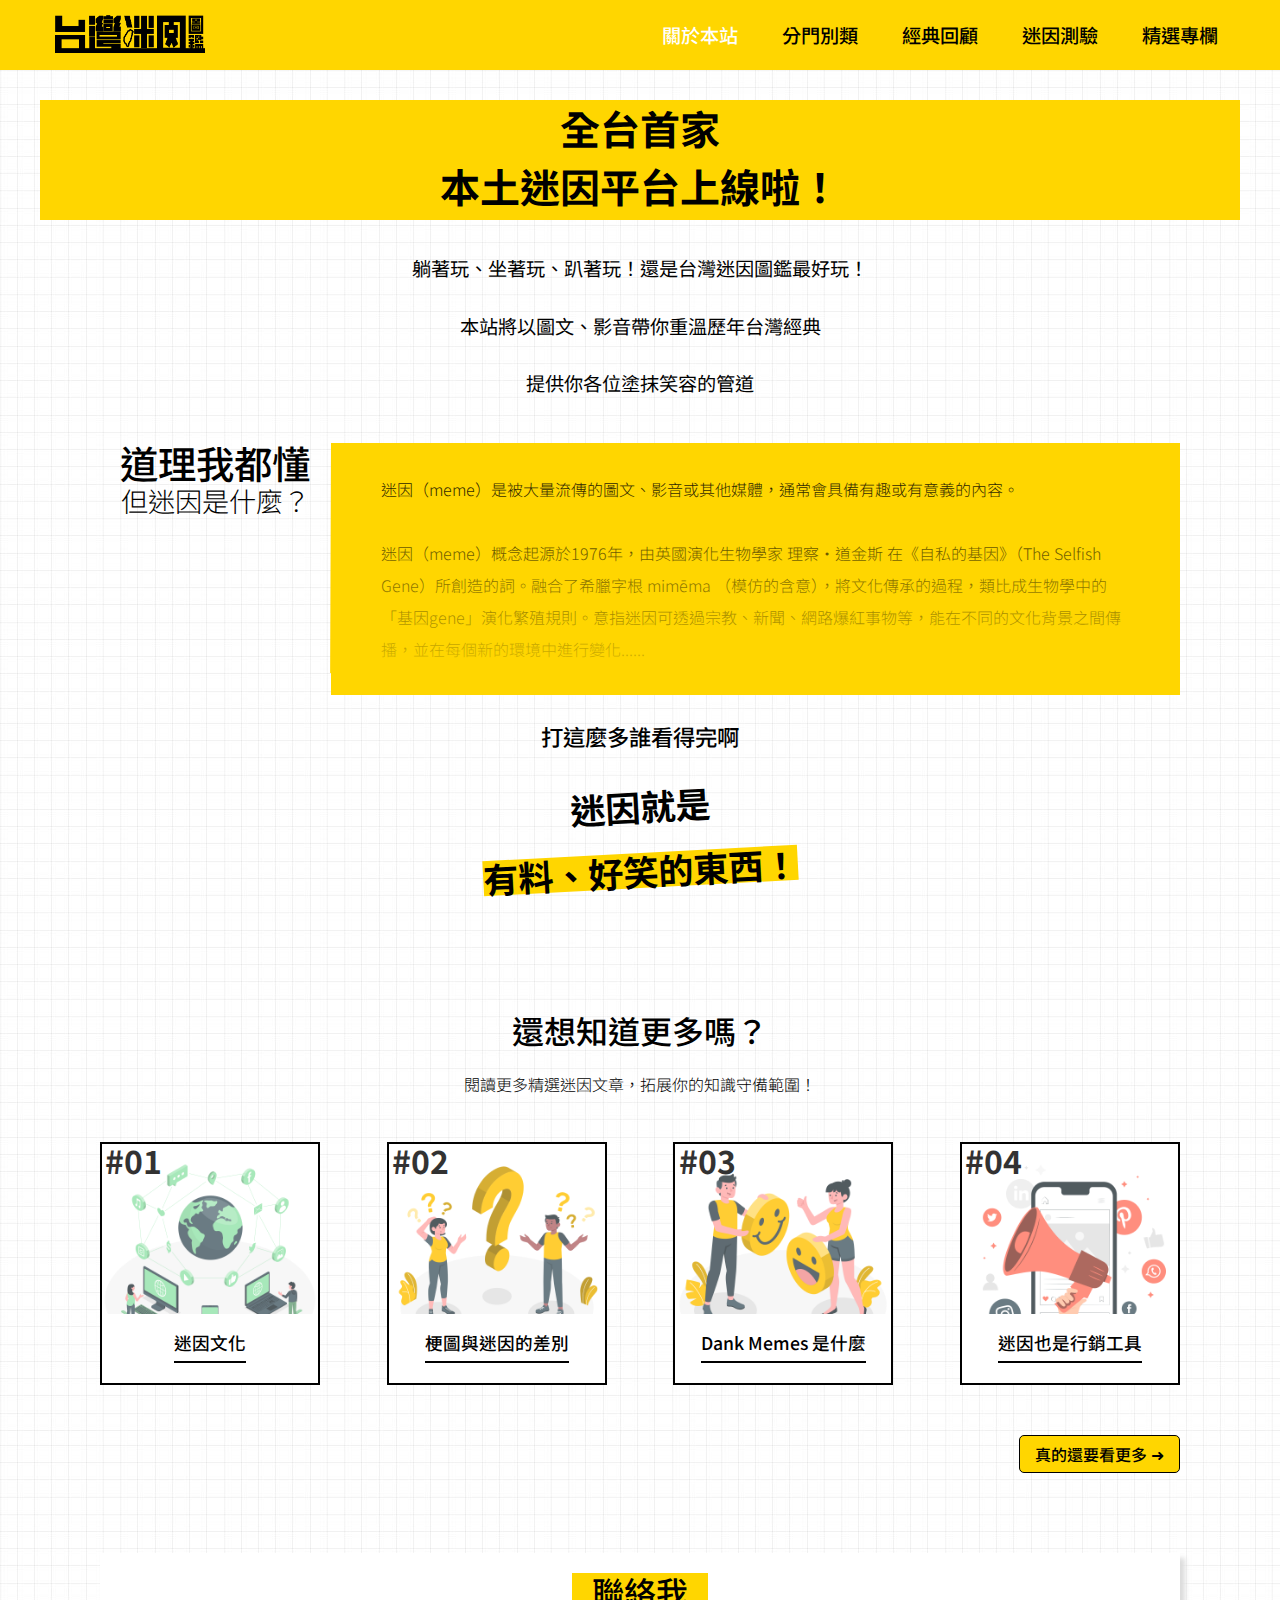
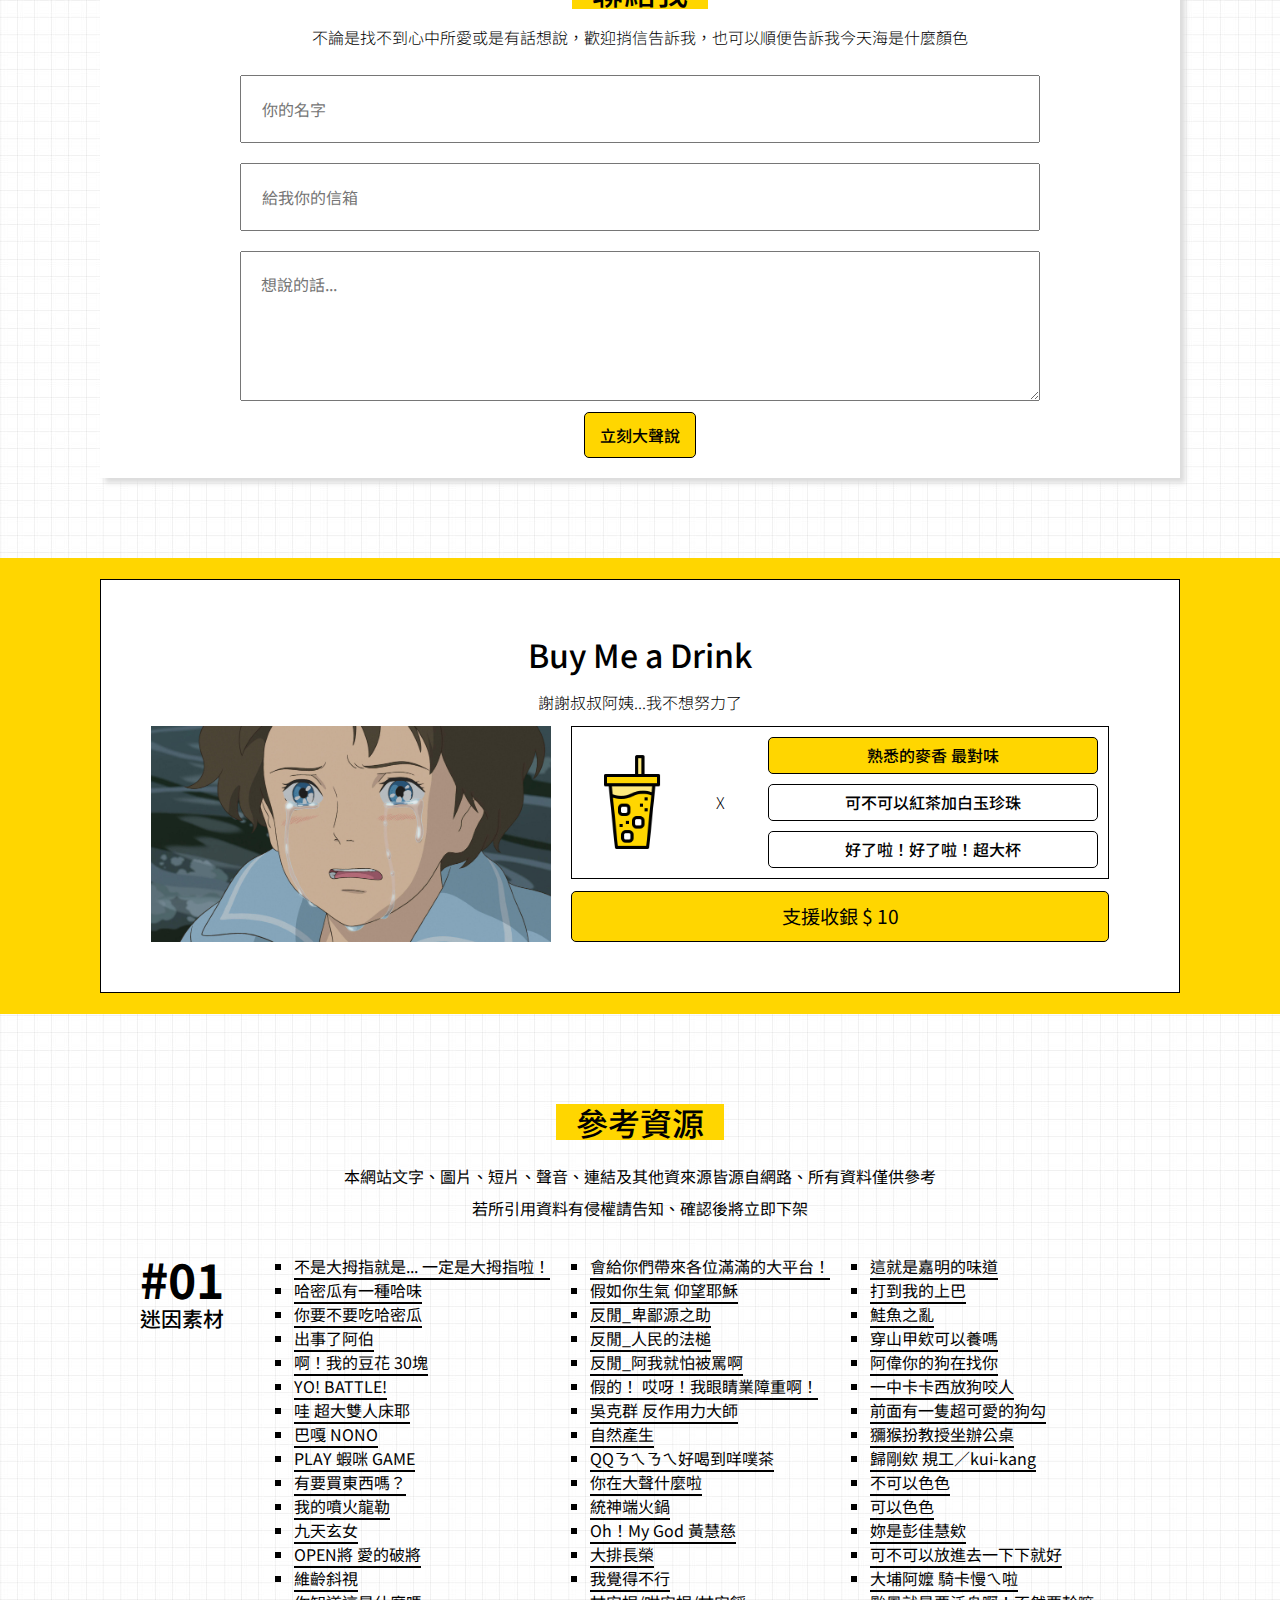
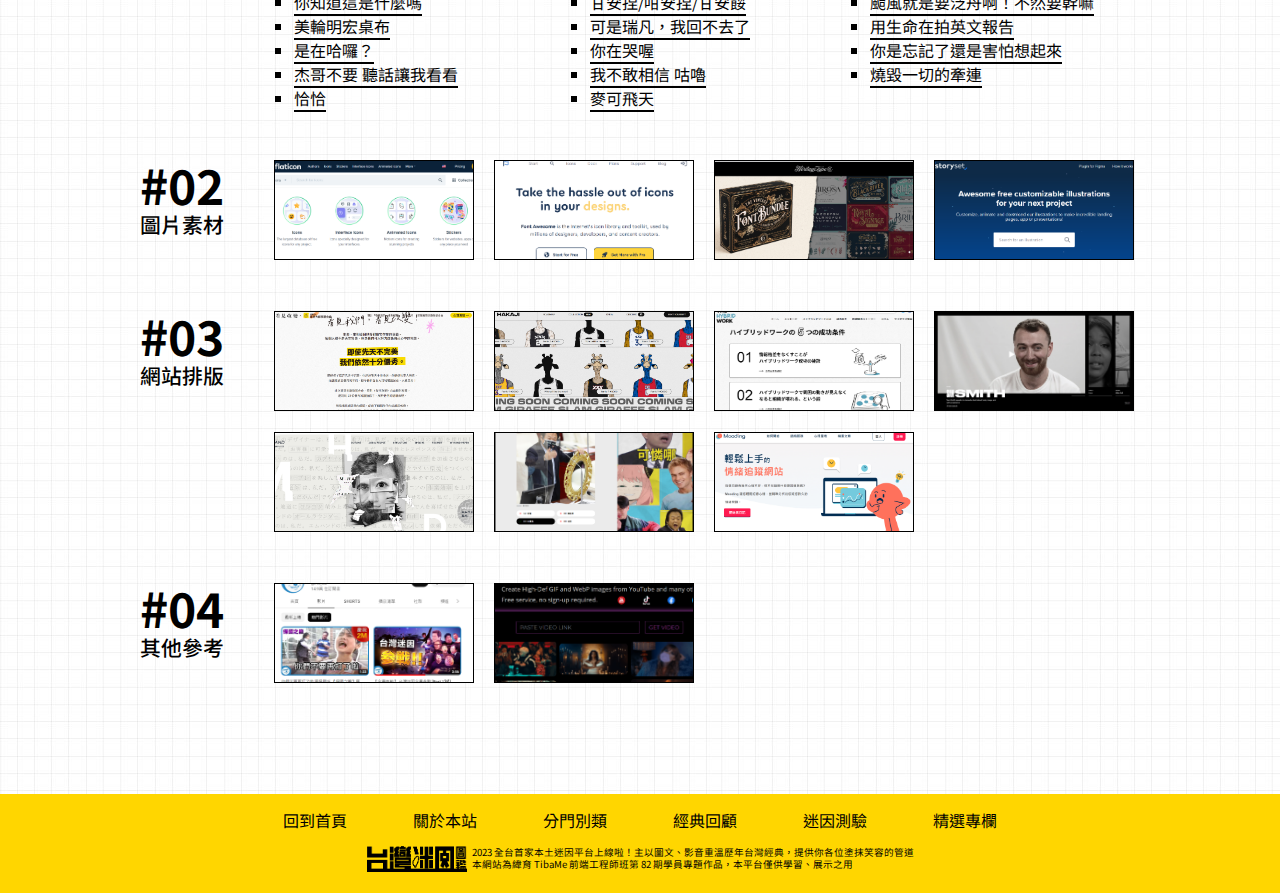
==== commit 4aebe9fd: "0.1.4 (2023.02.13)" ====
--- a/about.html
+++ b/about.html
@@ -169,7 +169,7 @@
                         <li><a target="view_window" href="https://www.youtube.com/watch?v=Jwmdqqz1cf8">PLAY 蝦咪 GAME</a></li>
                         <li><a target="view_window" href="https://www.facebook.com/100002293404503/videos/1893651387387956/">有要買東西嗎？</a></li>
                         <li><a target="view_window" href="https://www.youtube.com/watch?v=lSi3XsR0k68">我的噴火龍勒</a></li>
-                        <li><a target="view_window" href="https://youtu.be/qo3H-VgXmHE">800 英尺 降落 九天玄女</a></li>
+                        <li><a target="view_window" href="https://youtu.be/qo3H-VgXmHE">九天玄女</a></li>
                         <li><a target="view_window" href="https://tw.nextapple.com/local/20221217/39277231B8F0574084CBBDF480F9466B">OPEN將 愛的破將</a></li>
                         <li><a target="view_window" href="https://www.tiktok.com/@balangechimia/video/7184850039305489690">維齡斜視</a></li>
                         <li><a target="view_window" href="https://www.youtube.com/watch?v=akl_Bcxvo4E">你知道這是什麼嗎</a></li>
@@ -182,6 +182,7 @@
                         <li><a target="view_window" href="https://youtu.be/IroiomwW0L0?t=1517">會給你們帶來各位滿滿的大平台！</a></li>
                         <li><a target="view_window" href="https://www.youtube.com/watch?v=TtQ9hwYoyWQ">假如你生氣 仰望耶穌</a></li>
                         <li><a target="view_window" href="https://www.youtube.com/watch?v=WVwlR_vni6k">反閒_卑鄙源之助</a></li>
+                        <li><a target="view_window" href="https://youtu.be/X61d7PKHphI?t=194">反閒_人民的法槌</a></li>
                         <li><a target="view_window" href="https://www.youtube.com/watch?v=wUDaoVAVIao">反閒_阿我就怕被罵啊</a></li>
                         <li><a target="view_window" href="https://www.youtube.com/watch?v=xVNkFREcngE">假的！ 哎呀！我眼睛業障重啊！</a></li>
                         <li><a target="view_window" href="https://www.youtube.com/watch?v=cK79c2Y_pWU">吳克群 反作用力大師</a></li>
@@ -189,6 +190,7 @@
                         <li><a target="view_window" href="https://www.youtube.com/watch?v=EJ5zqtNir5o">QQㄋㄟㄋㄟ好喝到咩噗茶</a></li>
                         <li><a target="view_window" href="https://www.youtube.com/watch?v=RxuDfLqdD2U">你在大聲什麼啦</a></li>
                         <li><a target="view_window" href="https://www.youtube.com/watch?v=dMTy6C4UiQ4">統神端火鍋</a></li>
+                        <li><a target="view_window" href="https://zh.wikipedia.org/wiki/%E6%85%A7%E6%85%88">Oh！My God 黃慧慈</a></li>
                         <li><a target="view_window" href="https://meme.fandom.com/zh-tw/wiki/%E5%A4%A7%E6%8E%92%E9%95%B7%E6%A6%AE">大排長榮</a></li>
                         <li><a target="view_window" href="https://www.youtube.com/watch?v=0no8Jp0XVSU">我覺得不行</a></li>
                         <li><a target="view_window" href="https://www.youtube.com/watch?v=Nw7jmoH-Yt8">甘安捏/咁安捏/甘安餒</a></li>
@@ -196,10 +198,10 @@
                         <li><a target="view_window" href="https://youtu.be/hS9Px3g_mrg?t=5">你在哭喔</a></li>
                         <li><a target="view_window" href="https://youtu.be/etE5vay8Zks?t=6">我不敢相信 咕嚕</a></li>
                         <li><a target="view_window" href="https://youtu.be/1GG3YQ0P5_Y?t=8">麥可飛天</a></li>
+                    </ul>
+                    <ul class="list-text">
                         <li><a target="view_window" href="https://dailyview.tw/Popular/Detail/8998">這就是嘉明的味道</a></li>
                         <li><a target="view_window" href="https://youtu.be/-RKZtDmhYlA?t=54">打到我的上巴</a></li>
-                    </ul>
-                    <ul class="list-text">
                         <li><a target="view_window" href="https://www.facebook.com/Sushiro.TW/photos/pb.100064677760877.-2207520000./1655285847993001/?type=3">鮭魚之亂</a></li>
                         <li><a target="view_window" href="https://www.facebook.com/100000261461258/posts/3356917160993633/">穿山甲欸可以養嗎</a></li>
                         <li><a target="view_window" href="https://www.youtube.com/watch?v=09y0tPAeLG0">阿偉你的狗在找你</a></li>
@@ -215,6 +217,7 @@
                         <li><a target="view_window" href="https://youtu.be/A4TTHl5V23c?t=38">颱風就是要泛舟啊！不然要幹嘛</a></li>
                         <li><a target="view_window" href="https://www.youtube.com/watch?v=7VFTcmGRM-k">用生命在拍英文報告</a></li> 
                         <li><a target="view_window" href="https://zh.wikipedia.org/zh-tw/%E8%BF%94%E6%A0%A1_(%E9%9B%BB%E5%BD%B1)">你是忘記了還是害怕想起來</a></li>
+                        <li><a target="view_window" href="https://youtu.be/0-mNCcAhZh4?t=178">燒毀一切的牽連</a></li>
                     
                     </ul>
                 </div>
--- a/css/about.css
+++ b/css/about.css
@@ -116,13 +116,13 @@
     /* margin: 10px; */
     /* box-shadow: 0 0 1px var(--black-color); */
     max-width: 220px;
+    transition: .3s ease;
 }
 .read-list a:hover{
     border: 2px solid var(--yellow-color);
     color: var(--yellow-color);
     transform: scale(1.1);
     font-weight: 700;
-    transition: .5s;
 }
 .read-list a > span{
     /* outline: 1px solid red; */
@@ -133,7 +133,7 @@
 }
 .read-list a:hover img{
     transform: scale(1.1);
-    transition: .5s;
+    transition: .5s ease;
 }
 .list-pic{
     /* outline: 1px solid pink; */
@@ -171,6 +171,7 @@
     color: var(--black-color);
     border-radius: 5px;
     border: 1px solid var(--black-color);
+    transition: .3s ease;
 }
 .more-btn a:hover{
     color: var(--white-color);
@@ -206,6 +207,7 @@
     width: 100%;
     font-size: 1rem;
     padding: 20px;
+    transition: .3s ease;
 }
 input:focus, textarea:focus{
     background: var(--yellow-color);
@@ -218,12 +220,14 @@
 }
 
 form > button{
+    font-size: 1rem;
     padding: 10px 15px;
     font-weight: 500;
     background-color: var(--yellow-color);
     color: var(--black-color);
     border-radius: 5px;
     border: 1px solid var(--black-color);
+    transition: .3s ease;
 }
 form > button:hover{
     color: var(--white-color);
@@ -286,6 +290,7 @@
     padding: 3px 0px;
     font-weight: 500;
     border-radius: 5px;
+    transition: .1s ease;
 }
 .drink-select-text li:hover{
     background-color: var(--yellow-color);
@@ -299,6 +304,7 @@
     color: var(--black-color);
     width: 100%;
     border-radius: 5px;
+    transition: .3s ease;
 }
 .money span{
     font-size: 1.2rem;
@@ -387,6 +393,7 @@
     border: 1px solid var(--black-color);
     margin-right: 20px;
     margin-bottom: 20px;
+    transition: .3s ease;
 }
 .list-img img:hover{
     box-shadow: 2px 2px 5px var(--black-color);
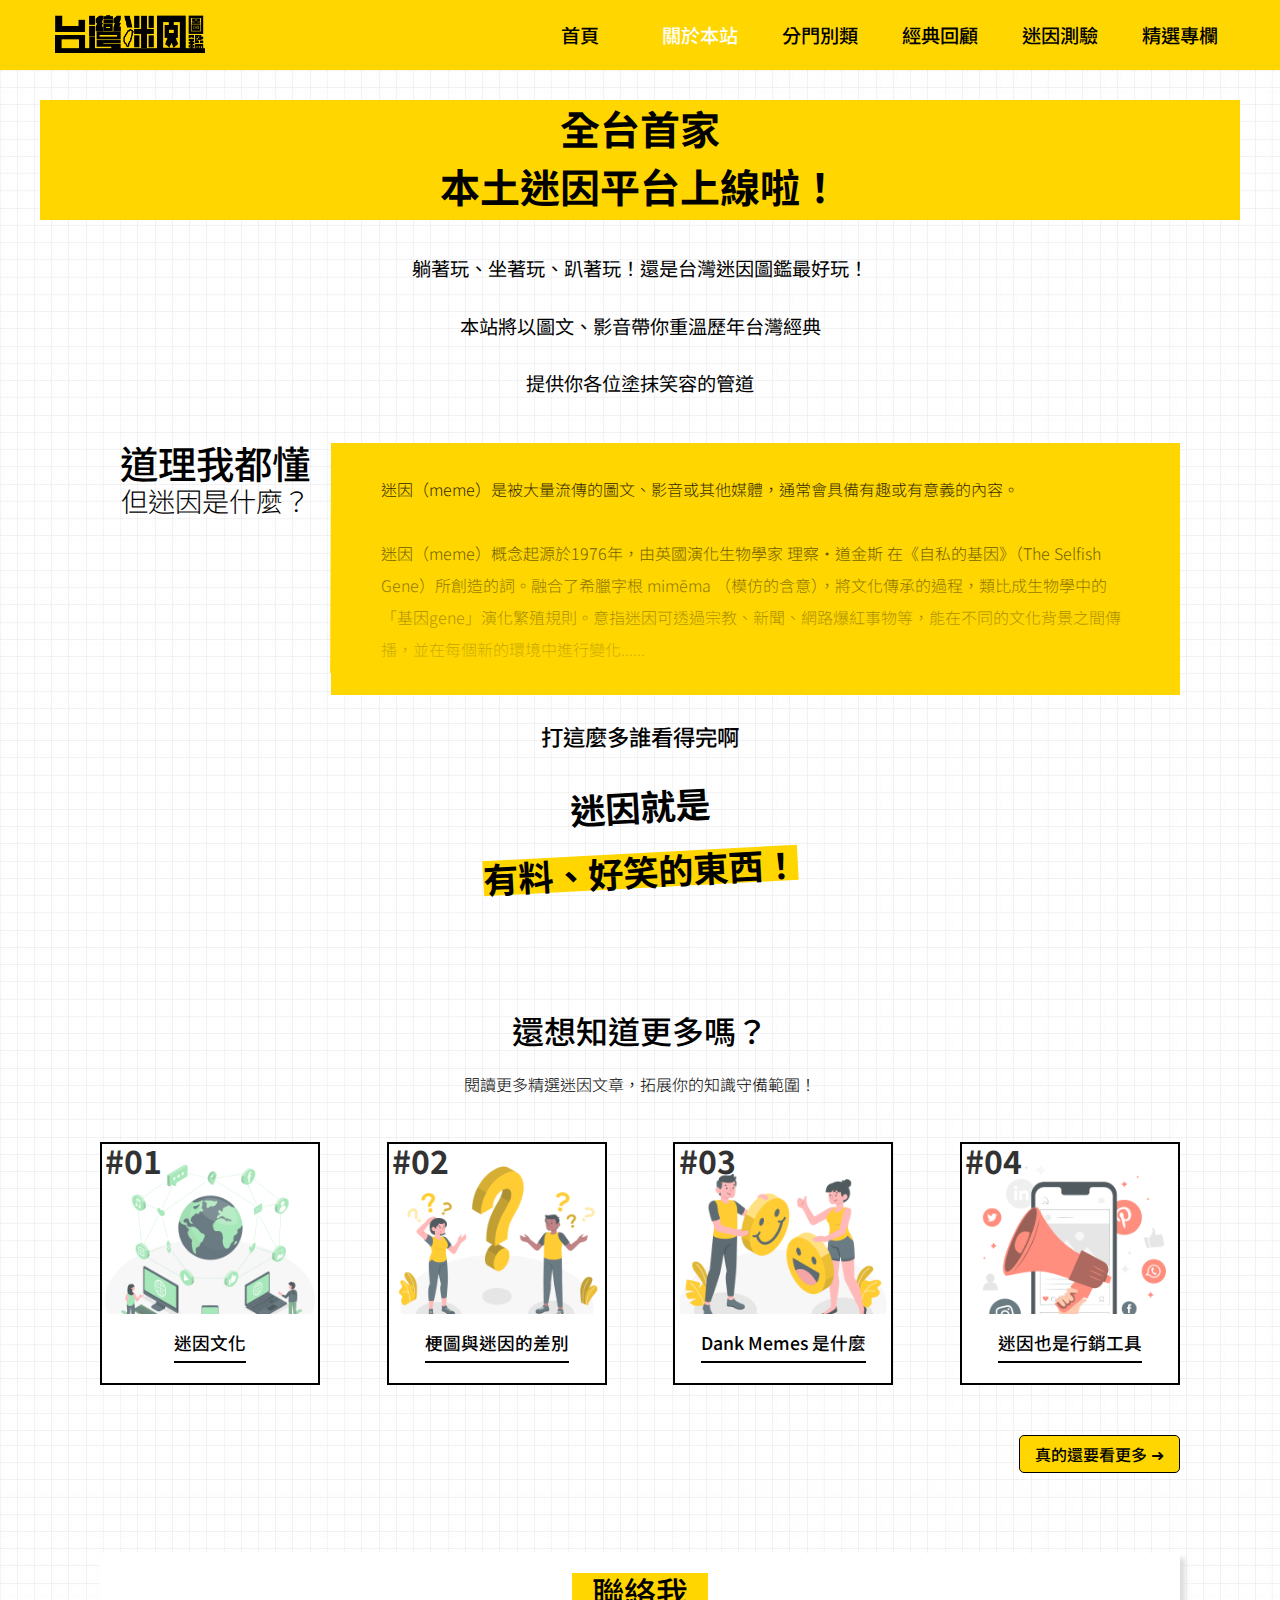
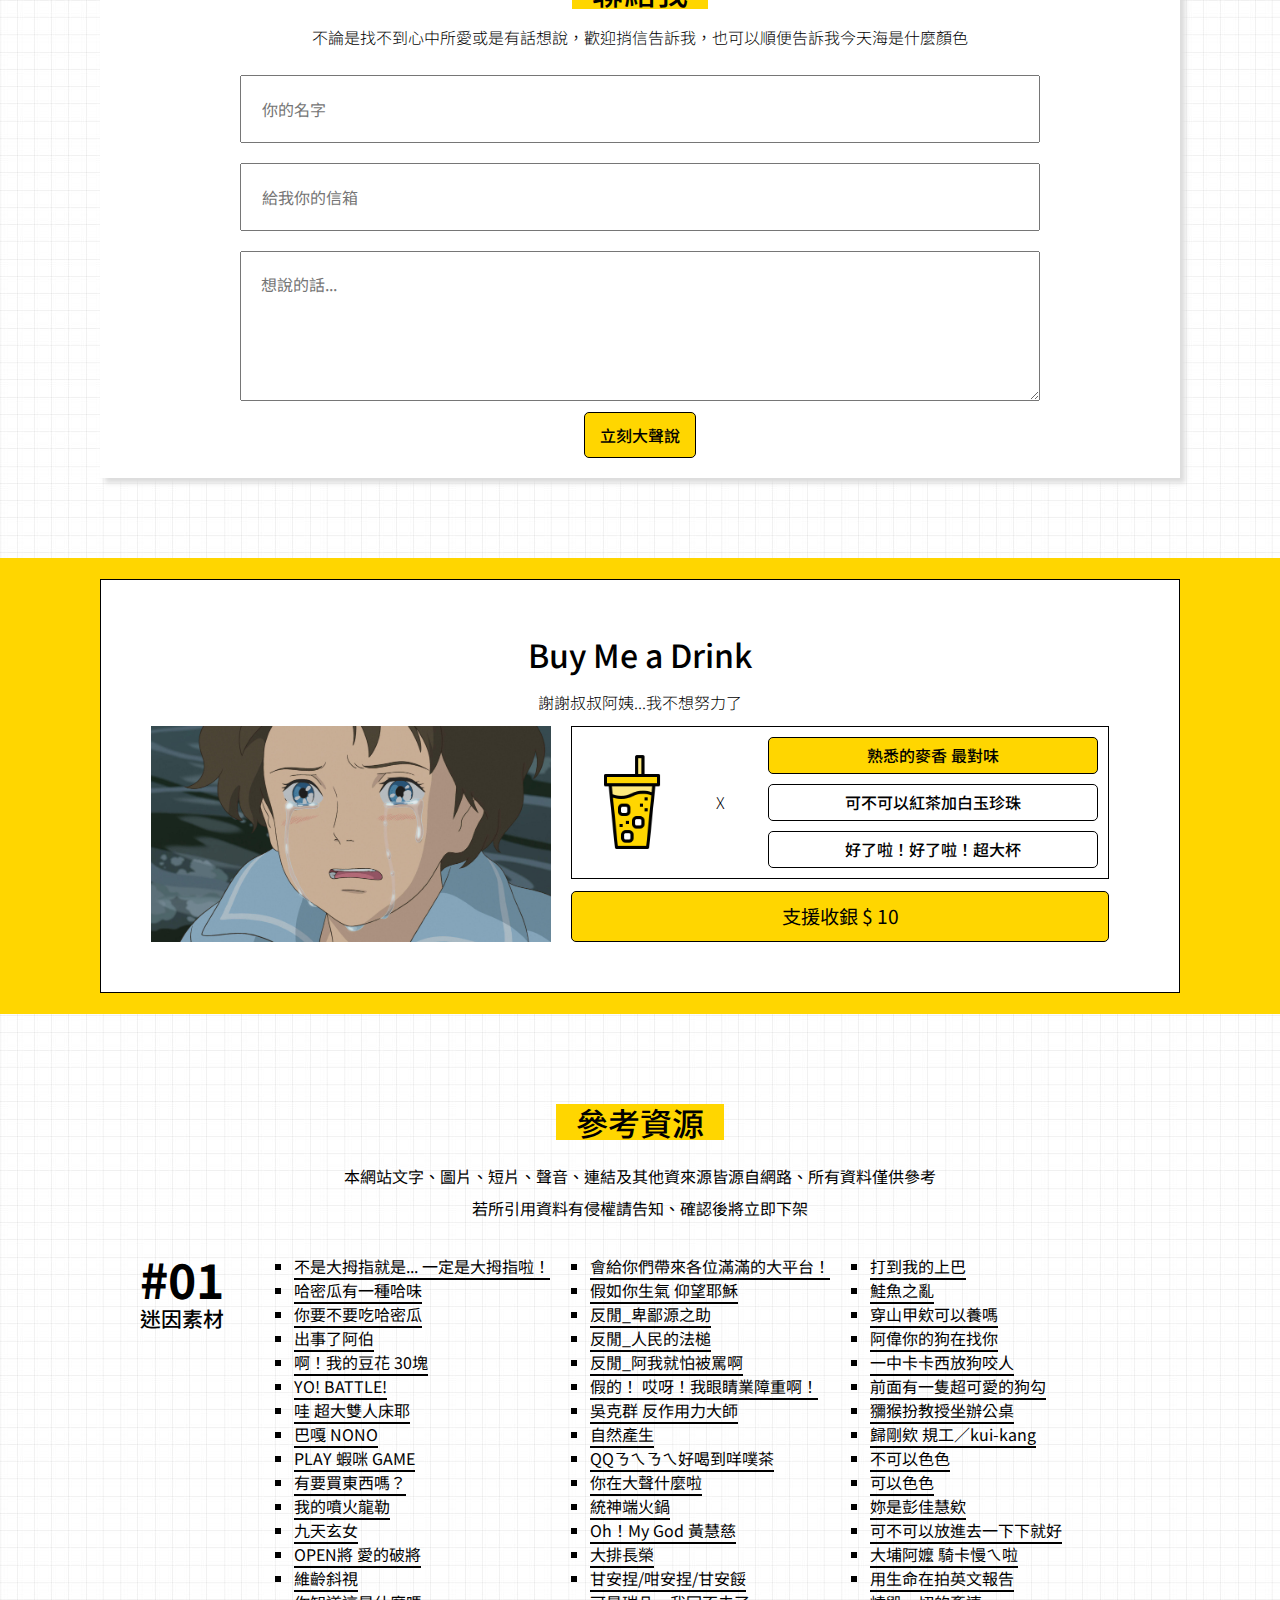
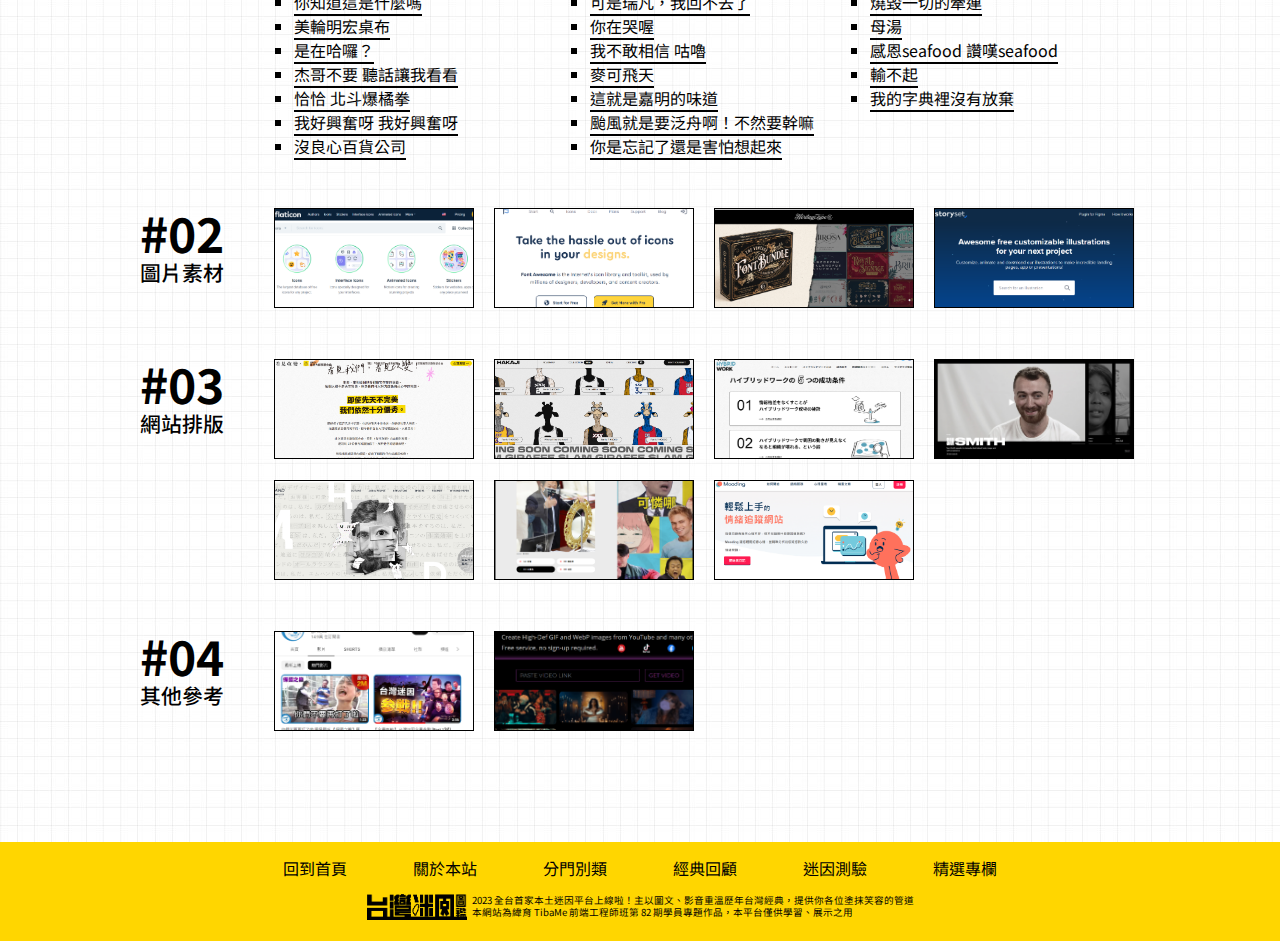
==== commit b1161cfe: "0.1.5 (2023.02.13)" ====
--- a/about.html
+++ b/about.html
@@ -18,6 +18,7 @@
                 <a href="./index.html"><img src="./images/twmemelogo.png" alt="twmemelogo"></a>
             </div>
             <ul class="menu">
+                <li><a href="./index.html">首頁</a></li>
                 <li class="nav-list"><a href="./about.html">關於本站</a></li>
                 <li class="nav-list"><a href="./category.html">分門別類</a></li>
                 <li class="nav-list"><a href="./history.html">經典回顧</a></li>
@@ -176,7 +177,9 @@
                         <li><a target="view_window" href="https://www.facebook.com/photo/?fbid=476612893830359&set=pcb.476613487163633">美輪明宏桌布</a></li>
                         <li><a target="view_window" href="https://www.youtube.com/watch?v=zv6I6jpyxKA&t=188s">是在哈囉？</a></li>
                         <li><a target="view_window" href="https://www.youtube.com/watch?v=COZIk_dhSK4">杰哥不要 聽話讓我看看</a></li>
-                        <li><a target="view_window" href="https://www.youtube.com/watch?t=119&v=eBawjCu2uK4&feature=youtu.be">恰恰</a></li>
+                        <li><a target="view_window" href="https://www.youtube.com/watch?t=119&v=eBawjCu2uK4&feature=youtu.be">恰恰 北斗爆橘拳</a></li>
+                        <li><a target="view_window" href="https://www.youtube.com/watch?v=faNzIicFzco">我好興奮呀 我好興奮呀</a></li>
+                        <li><a target="view_window" href="https://www.youtube.com/watch?v=4q6sGfu5jl4">沒良心百貨公司</a></li>
                     </ul>
                     <ul class="list-text">
                         <li><a target="view_window" href="https://youtu.be/IroiomwW0L0?t=1517">會給你們帶來各位滿滿的大平台！</a></li>
@@ -190,17 +193,19 @@
                         <li><a target="view_window" href="https://www.youtube.com/watch?v=EJ5zqtNir5o">QQㄋㄟㄋㄟ好喝到咩噗茶</a></li>
                         <li><a target="view_window" href="https://www.youtube.com/watch?v=RxuDfLqdD2U">你在大聲什麼啦</a></li>
                         <li><a target="view_window" href="https://www.youtube.com/watch?v=dMTy6C4UiQ4">統神端火鍋</a></li>
-                        <li><a target="view_window" href="https://zh.wikipedia.org/wiki/%E6%85%A7%E6%85%88">Oh！My God 黃慧慈</a></li>
+                        <li><a target="view_window" href="https://www.youtube.com/watch?v=c_TTNpr0dWY&t=462s">Oh！My God 黃慧慈</a></li>
                         <li><a target="view_window" href="https://meme.fandom.com/zh-tw/wiki/%E5%A4%A7%E6%8E%92%E9%95%B7%E6%A6%AE">大排長榮</a></li>
-                        <li><a target="view_window" href="https://www.youtube.com/watch?v=0no8Jp0XVSU">我覺得不行</a></li>
                         <li><a target="view_window" href="https://www.youtube.com/watch?v=Nw7jmoH-Yt8">甘安捏/咁安捏/甘安餒</a></li>
                         <li><a target="view_window" href="https://www.youtube.com/watch?v=coc8ZAHsVpU">可是瑞凡，我回不去了</a></li>
-                        <li><a target="view_window" href="https://youtu.be/hS9Px3g_mrg?t=5">你在哭喔</a></li>
+                        <li><a target="view_window" href="https://www.youtube.com/watch?v=CP2iN35dt1s&t=4844s">你在哭喔</a></li>
                         <li><a target="view_window" href="https://youtu.be/etE5vay8Zks?t=6">我不敢相信 咕嚕</a></li>
                         <li><a target="view_window" href="https://youtu.be/1GG3YQ0P5_Y?t=8">麥可飛天</a></li>
+                        <li><a target="view_window" href="https://dailyview.tw/Popular/Detail/8998">這就是嘉明的味道</a></li>
+                        <li><a target="view_window" href="https://youtu.be/A4TTHl5V23c?t=38">颱風就是要泛舟啊！不然要幹嘛</a></li>
+                        <li><a target="view_window" href="https://zh.wikipedia.org/zh-tw/%E8%BF%94%E6%A0%A1_(%E9%9B%BB%E5%BD%B1)">你是忘記了還是害怕想起來</a></li>
+                        
                     </ul>
                     <ul class="list-text">
-                        <li><a target="view_window" href="https://dailyview.tw/Popular/Detail/8998">這就是嘉明的味道</a></li>
                         <li><a target="view_window" href="https://youtu.be/-RKZtDmhYlA?t=54">打到我的上巴</a></li>
                         <li><a target="view_window" href="https://www.facebook.com/Sushiro.TW/photos/pb.100064677760877.-2207520000./1655285847993001/?type=3">鮭魚之亂</a></li>
                         <li><a target="view_window" href="https://www.facebook.com/100000261461258/posts/3356917160993633/">穿山甲欸可以養嗎</a></li>
@@ -214,11 +219,12 @@
                         <li><a target="view_window" href="https://www.dcard.tw/f/girl/p/238949839">妳是彭佳慧欸</a></li>
                         <li><a target="view_window" href="https://youtu.be/0qOHckga2dA?t=62">可不可以放進去一下下就好</a></li>
                         <li><a target="view_window" href="https://youtu.be/2WoG8F8NKUc?t=72">大埔阿嬤 騎卡慢ㄟ啦</a></li>
-                        <li><a target="view_window" href="https://youtu.be/A4TTHl5V23c?t=38">颱風就是要泛舟啊！不然要幹嘛</a></li>
-                        <li><a target="view_window" href="https://www.youtube.com/watch?v=7VFTcmGRM-k">用生命在拍英文報告</a></li> 
-                        <li><a target="view_window" href="https://zh.wikipedia.org/zh-tw/%E8%BF%94%E6%A0%A1_(%E9%9B%BB%E5%BD%B1)">你是忘記了還是害怕想起來</a></li>
-                        <li><a target="view_window" href="https://youtu.be/0-mNCcAhZh4?t=178">燒毀一切的牽連</a></li>
-                    
+                        <li><a target="view_window" href="https://www.youtube.com/watch?v=7VFTcmGRM-k">用生命在拍英文報告</a></li> <li><a target="view_window" href="https://youtu.be/0-mNCcAhZh4?t=178">燒毀一切的牽連</a></li>
+                        <li><a target="view_window" href="https://www.youtube.com/watch?v=Xo823Ph-V7M">母湯</a></li>
+                        <li><a target="view_window" href="https://www.ettoday.net/news/20180730/1223905.htm">感恩seafood 讚嘆seafood</a></li>
+                        <li><a target="view_window" href="https://www.youtube.com/watch?v=l1cV9DguhHM&t=4s">輸不起</a></li>
+                        <li><a target="view_window" href="https://evchk.fandom.com/zh/wiki/%E5%94%B8%E4%BD%A0">我的字典裡沒有放棄</a></li>
+                        
                     </ul>
                 </div>
             </div>
--- a/css/about.css
+++ b/css/about.css
@@ -1,4 +1,4 @@
-ul.menu > li:first-child a{
+ul.menu > li:nth-child(2) a{
     color: var(--white-color);
 }
 ul.menu > li >a:hover{
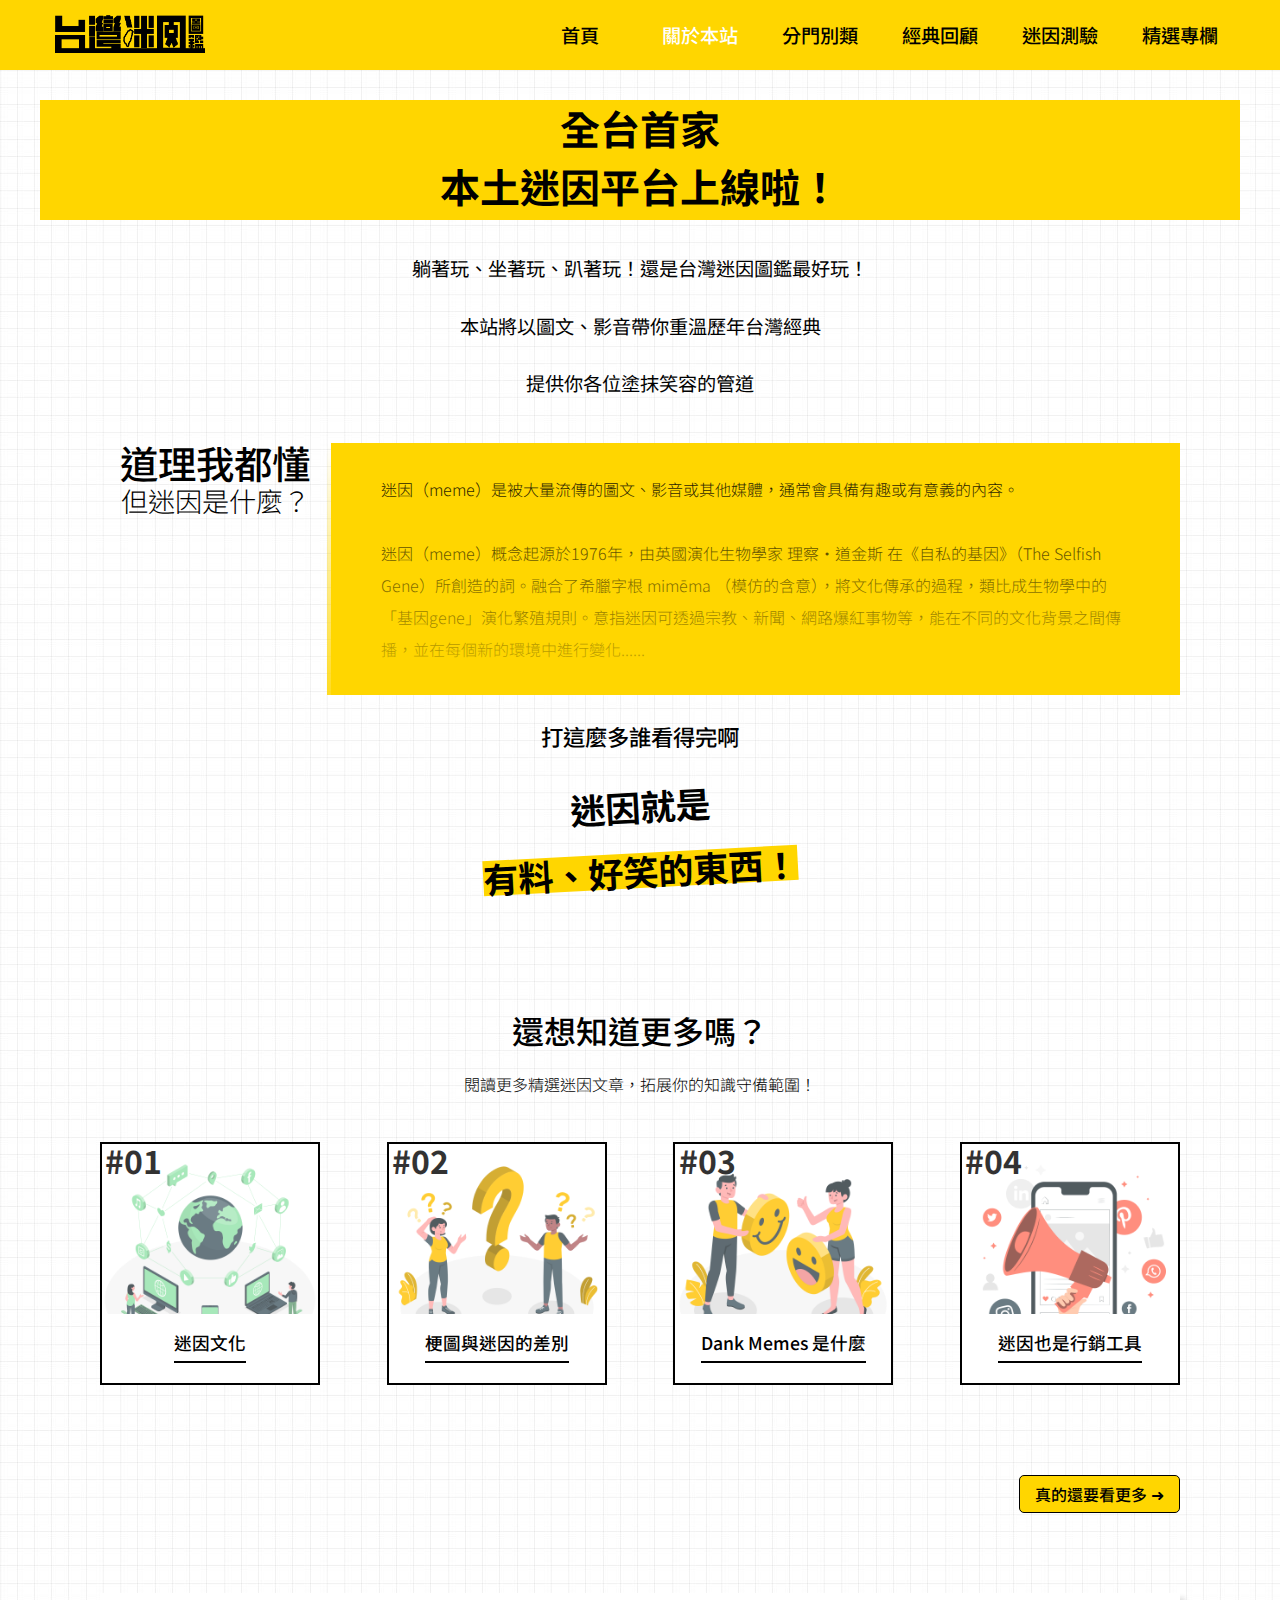
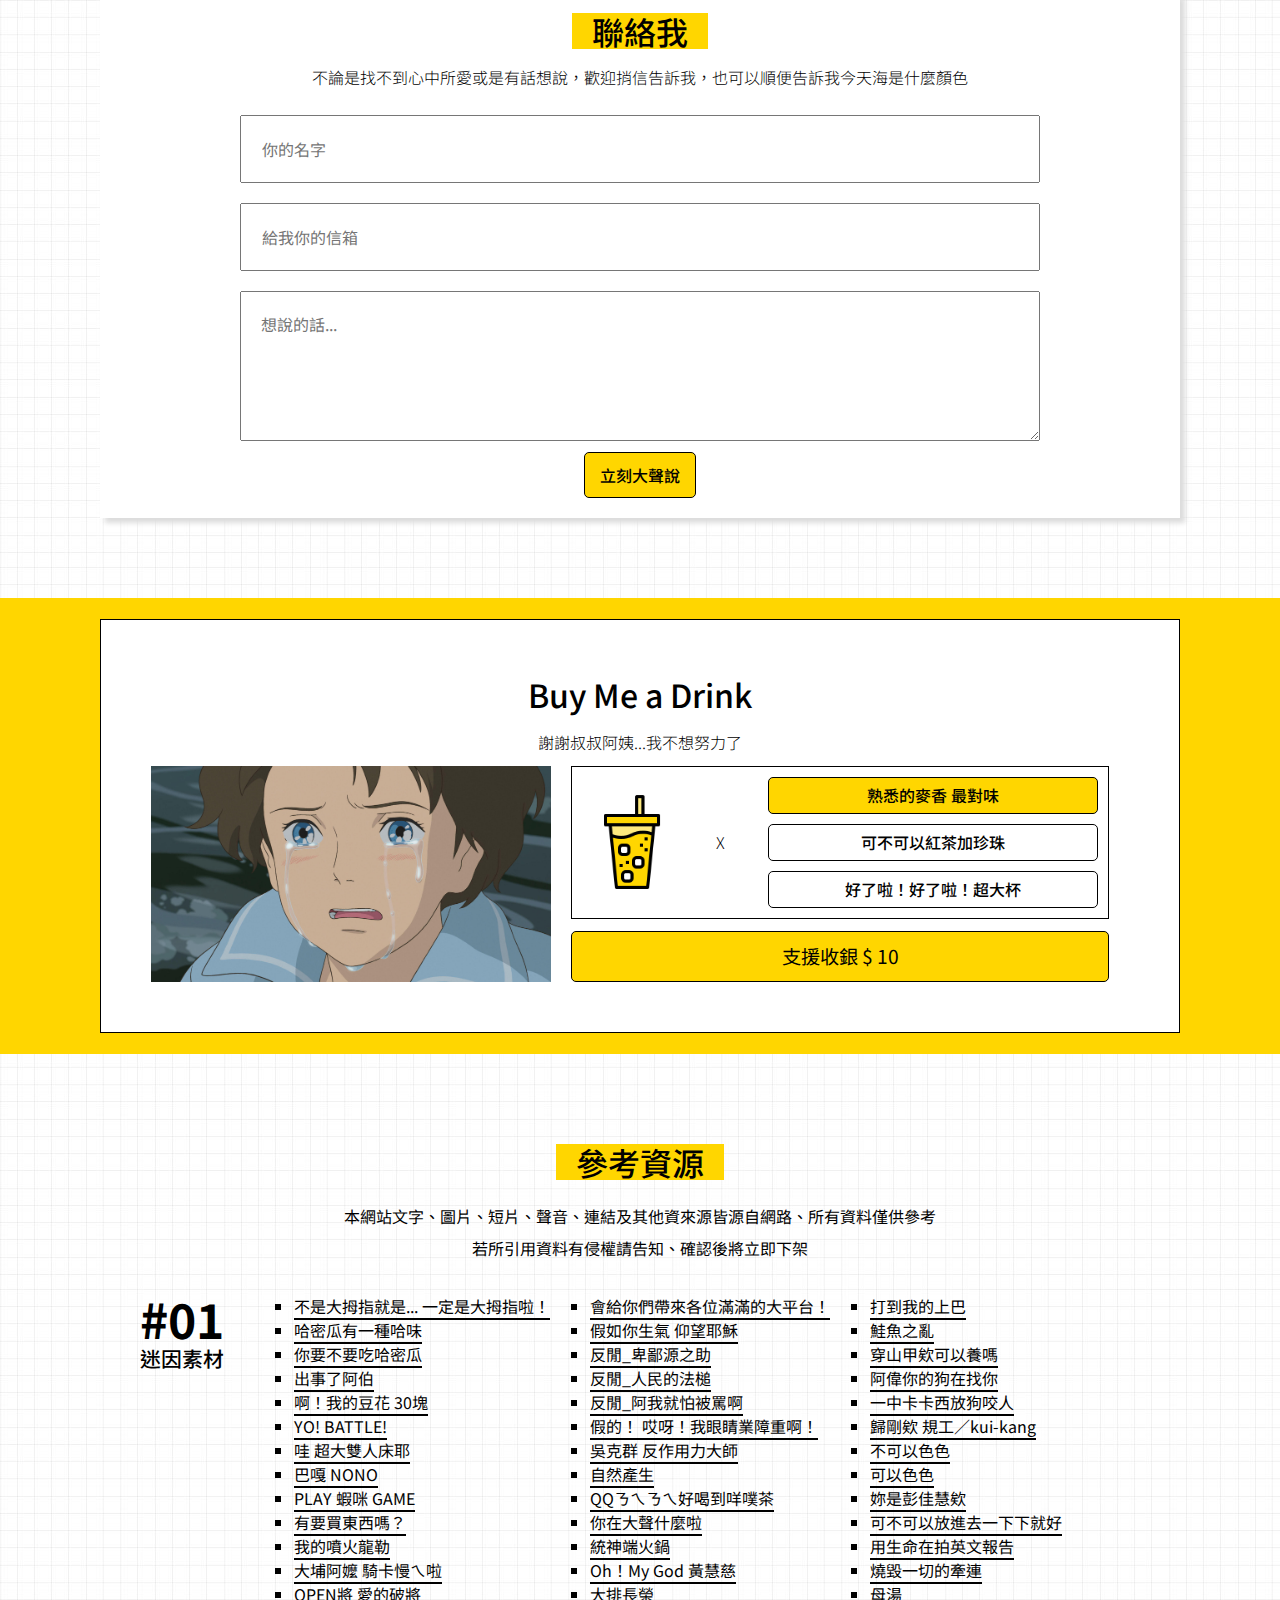
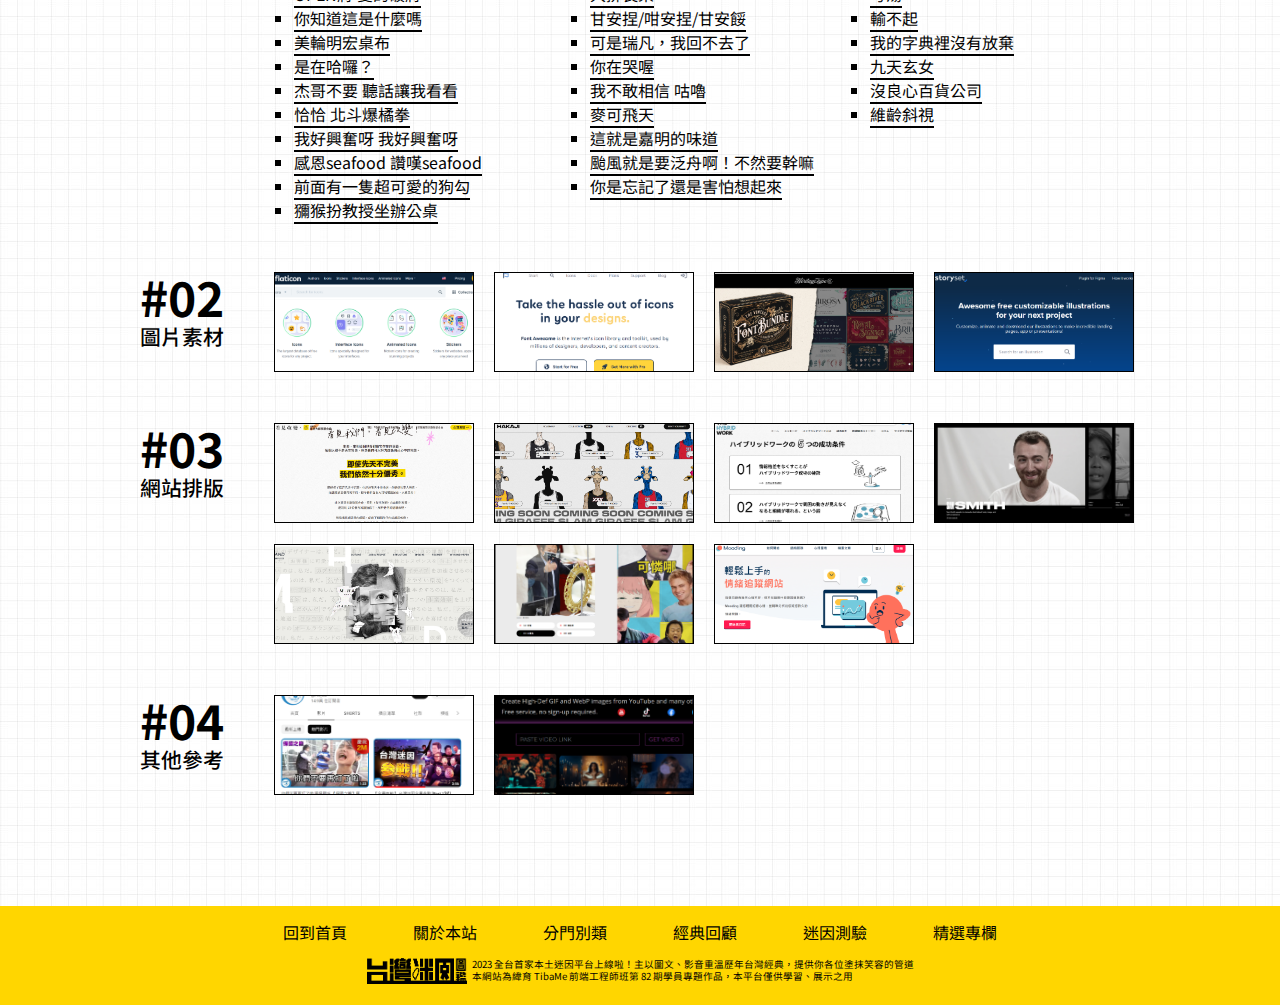
==== commit 72cf77db: "0.1.6 (2023.02.16)" ====
--- a/about.html
+++ b/about.html
@@ -59,7 +59,6 @@
                 <br>
                 <p>迷因（meme）概念起源於1976年，由英國演化生物學家 理察·道金斯 在《自私的基因》（The Selfish Gene）所創造的詞。融合了希臘字根 mimēma （模仿的含意），將文化傳承的過程，類比成生物學中的「基因gene」演化繁殖規則。意指迷因可透過宗教、新聞、網路爆紅事物等，能在不同的文化背景之間傳播，並在每個新的環境中進行變化......</p>
             </div>
-            <div class="mask"></div>
         </section>
         <div class="whocares">
             <p>打這麼多誰看得完啊</p><br>
@@ -132,7 +131,7 @@
                             <p>X</p>
                             <ul class="drink-select-text">
                                 <li id="select-01" class="list bg-yellow">熟悉的麥香 最對味</li>
-                                <li id="select-02" class="list">可不可以紅茶加白玉珍珠</li>
+                                <li id="select-02" class="list">可不可以紅茶加珍珠</li>
                                 <li id="select-03" class="list">好了啦！好了啦！超大杯</li>
                             </ul>
                         </div>
@@ -170,16 +169,18 @@
                         <li><a target="view_window" href="https://www.youtube.com/watch?v=Jwmdqqz1cf8">PLAY 蝦咪 GAME</a></li>
                         <li><a target="view_window" href="https://www.facebook.com/100002293404503/videos/1893651387387956/">有要買東西嗎？</a></li>
                         <li><a target="view_window" href="https://www.youtube.com/watch?v=lSi3XsR0k68">我的噴火龍勒</a></li>
-                        <li><a target="view_window" href="https://youtu.be/qo3H-VgXmHE">九天玄女</a></li>
+                        <li><a target="view_window" href="https://youtu.be/2WoG8F8NKUc?t=72">大埔阿嬤 騎卡慢ㄟ啦</a></li>
                         <li><a target="view_window" href="https://tw.nextapple.com/local/20221217/39277231B8F0574084CBBDF480F9466B">OPEN將 愛的破將</a></li>
-                        <li><a target="view_window" href="https://www.tiktok.com/@balangechimia/video/7184850039305489690">維齡斜視</a></li>
+
                         <li><a target="view_window" href="https://www.youtube.com/watch?v=akl_Bcxvo4E">你知道這是什麼嗎</a></li>
                         <li><a target="view_window" href="https://www.facebook.com/photo/?fbid=476612893830359&set=pcb.476613487163633">美輪明宏桌布</a></li>
                         <li><a target="view_window" href="https://www.youtube.com/watch?v=zv6I6jpyxKA&t=188s">是在哈囉？</a></li>
                         <li><a target="view_window" href="https://www.youtube.com/watch?v=COZIk_dhSK4">杰哥不要 聽話讓我看看</a></li>
                         <li><a target="view_window" href="https://www.youtube.com/watch?t=119&v=eBawjCu2uK4&feature=youtu.be">恰恰 北斗爆橘拳</a></li>
                         <li><a target="view_window" href="https://www.youtube.com/watch?v=faNzIicFzco">我好興奮呀 我好興奮呀</a></li>
-                        <li><a target="view_window" href="https://www.youtube.com/watch?v=4q6sGfu5jl4">沒良心百貨公司</a></li>
+                        <li><a target="view_window" href="https://www.ettoday.net/news/20180730/1223905.htm">感恩seafood 讚嘆seafood</a></li>
+                        <li><a target="view_window" href="https://www.youtube.com/shorts/Uz9k6QGqXj0">前面有一隻超可愛的狗勾</a></li>
+                        <li><a target="view_window" href="https://www.facebook.com/photo?fbid=10159157568944539&set=a.127284894538">獼猴扮教授坐辦公桌</a></li>
                     </ul>
                     <ul class="list-text">
                         <li><a target="view_window" href="https://youtu.be/IroiomwW0L0?t=1517">會給你們帶來各位滿滿的大平台！</a></li>
@@ -211,20 +212,18 @@
                         <li><a target="view_window" href="https://www.facebook.com/100000261461258/posts/3356917160993633/">穿山甲欸可以養嗎</a></li>
                         <li><a target="view_window" href="https://www.youtube.com/watch?v=09y0tPAeLG0">阿偉你的狗在找你</a></li>
                         <li><a target="view_window" href="https://www.youtube.com/watch?v=cfe8TiNp1EY">一中卡卡西放狗咬人</a></li>
-                        <li><a target="view_window" href="https://www.youtube.com/shorts/Uz9k6QGqXj0">前面有一隻超可愛的狗勾</a></li>
-                        <li><a target="view_window" href="https://www.facebook.com/photo?fbid=10159157568944539&set=a.127284894538">獼猴扮教授坐辦公桌</a></li>
                         <li><a target="view_window" href="https://www.youtube.com/watch?v=oxKJlkU359U">歸剛欸 規工／kui-kang</a></li>
                         <li><a target="view_window" href="https://www.dcard.tw/f/funny/p/237006193">不可以色色</a></li>
                         <li><a target="view_window" href="https://www.dcard.tw/f/meme/p/236882544">可以色色</a></li>
                         <li><a target="view_window" href="https://www.dcard.tw/f/girl/p/238949839">妳是彭佳慧欸</a></li>
                         <li><a target="view_window" href="https://youtu.be/0qOHckga2dA?t=62">可不可以放進去一下下就好</a></li>
-                        <li><a target="view_window" href="https://youtu.be/2WoG8F8NKUc?t=72">大埔阿嬤 騎卡慢ㄟ啦</a></li>
                         <li><a target="view_window" href="https://www.youtube.com/watch?v=7VFTcmGRM-k">用生命在拍英文報告</a></li> <li><a target="view_window" href="https://youtu.be/0-mNCcAhZh4?t=178">燒毀一切的牽連</a></li>
                         <li><a target="view_window" href="https://www.youtube.com/watch?v=Xo823Ph-V7M">母湯</a></li>
-                        <li><a target="view_window" href="https://www.ettoday.net/news/20180730/1223905.htm">感恩seafood 讚嘆seafood</a></li>
                         <li><a target="view_window" href="https://www.youtube.com/watch?v=l1cV9DguhHM&t=4s">輸不起</a></li>
                         <li><a target="view_window" href="https://evchk.fandom.com/zh/wiki/%E5%94%B8%E4%BD%A0">我的字典裡沒有放棄</a></li>
-                        
+                        <li><a target="view_window" href="https://youtu.be/qo3H-VgXmHE">九天玄女</a></li>
+                        <li><a target="view_window" href="https://www.youtube.com/watch?v=4q6sGfu5jl4">沒良心百貨公司</a></li>
+                        <li><a target="view_window" href="https://www.tiktok.com/@balangechimia/video/7184850039305489690">維齡斜視</a></li>
                     </ul>
                 </div>
             </div>
@@ -276,7 +275,9 @@
             </div>
         </section>
     </main>
-
+    <div onclick="scrollToTop()" class="scrollToTop hide">
+        <img src="./images/back-to-top.png" alt="back-to-top">
+    </div>
     <!-- footer -->
     <footer>
         <ul class="footer_nav">
@@ -295,6 +296,20 @@
     </footer>
     <script src="./js/about-buyme.js"></script>
     <script src="./js/hamburger.js"></script>
-    
+    <script>
+        function scrollToTop(){
+            window.scrollTo(0, 0);
+        }
+        // 一開始隱藏 滑下來才remove hide
+        window.addEventListener("scroll", ()=>{
+        let scrollToTop = document.getElementsByClassName("scrollToTop")[0];
+        // console.log(window.pageYOffset);
+        if (window.pageYOffset >= 100){
+            scrollToTop.classList.remove("hide");
+        }else{
+            scrollToTop.classList.add("hide");
+        }
+        })
+    </script>
 </body>
 </html>--- a/css/common.css
+++ b/css/common.css
@@ -12,9 +12,25 @@
 *{
     font-family: 'Noto Sans TC', sans-serif;
     box-sizing: border-box;
+    scroll-behavior: smooth;
 }
 body{
     background-image: url(../images/Gridzzly-gridpaper.jpg);
+}
+/* ==== top-btn ==== */
+.scrollToTop{
+    position: fixed;
+    bottom: 10%;
+    right: 3%;
+    cursor: pointer;
+    z-index: 10;
+    max-width: 80px;
+}
+.scrollToTop img{
+    width: 100%;
+}
+.hide{
+    display:none;
 }
 /* ======== nav ======== */
 header{
--- a/css/common_RWD.css
+++ b/css/common_RWD.css
@@ -1,10 +1,17 @@
 /* iPad Mini */
 @media screen and (max-width:768px) {
-    /* nav */
+    /* ==== top-btn ==== */
+    .scrollToTop{
+        bottom: 1%;
+        right: 1%;
+        cursor: pointer;
+        max-width: 50px;
+    }
+    /* ==== nav ==== */
     nav .menu{
         display: flex;
         flex-direction: column;
-        position: absolute;
+        position: fixed;
         right: 0px;
         top: 70px;
         z-index: 20;
@@ -26,8 +33,7 @@
     }
     .hamburger .line {
     transition: y 300ms ease-in 300ms, rotate 300ms ease-in, opacity 0ms 300ms;
-    transform-origin: center;
-    }
+    transform-origin: center;}
     .hamburger[aria-expanded="true"] .line {
     transition: y 300ms ease-in, rotate 300ms ease-in 300ms, opacity 0ms 300ms;
     }
@@ -43,7 +49,7 @@
     .hamburger[aria-expanded="true"] .bottom {
     rotate: -45deg;
     }
-    /* footer */
+    /* ==== footer ==== */
     .footer_nav{
         margin: 20px;
         padding: 0 50px;
@@ -53,9 +59,106 @@
         margin: 20px;
         padding: 0 40px;
     }
-
+    /* ============ about ============== */
+    /* 迷因介紹 */
+    .main-introduce{
+        flex-direction: column;
+    }
+    .main-introduce .introduce-left p{
+        font-size: 1.5rem;
+        margin: 10px 0;
+    }
+    .main-introduce .introduce-right::after{
+        width: 100%;
+        height: 74%;
+        top: 90px;
+    }
+    /* 還想知道更多嗎？ */
+    .main-more .read-list{
+        padding: 10px 70px;
+        justify-content: center;
+    }
+    .main-more .read-list a{
+        margin: 20px 20px;
+    }
+    .main-more .more-btn a{
+        margin: 0 auto;
+    }
+    /* 聯絡我 */
+    .main-contact{
+        padding: 20px 60px!important;
+    }
+    /* buy me a drink */
+    .buy-me{
+        max-width: 700px;
+        width: 100%;
+    }
+    .buy-me .buy-me-inner{
+        flex-direction: column;
+        align-items: center;
+    }
+    .buy-me .buy-me-inner > img{
+        max-width: 600px;
+        margin-bottom: 20px;
+    }
+    .buy-me-inner .drink-select{
+        margin: 0px;
+        max-width: 600px;
+        width: 100%;
+    }
+    .money{
+        margin-top: 20px;
+    }
 }
 /* iPhone XR */
 @media screen and (max-width:414px){
-
+    
+    /* ============ about ============== */
+    /* 全台首家 */
+    .main-about > p{
+        line-height: 3rem!important;
+        font-size: .9rem!important;
+    }
+    .main-about .about-item h1{
+        font-size: 2rem;
+    }
+    /* 迷因介紹 */
+    .main-introduce .introduce-right::after{
+        height: 80%;
+        top: 90px;
+    }
+    /* buy me a drink */
+    .buy-me{
+        max-width: 400px;
+        width: 100%;
+    }
+    .drink-select-inner .drink-select-text > li{
+        padding: 0 5px;
+        font-size: .9rem;
+    }
+    .drink-select .drink-select-inner img{
+        max-height: 80px;
+    }
+     /* 參考資源 */
+    .main-ref > p{
+        padding: 0 20px!important;
+        line-height: 1.6rem!important;
+     }
+    .main-ref .container{
+        flex-direction: column;
+    }
+    .container .ref-left{
+        padding: 20px 0 0;
+    }
+    .container .ref-right{
+        flex-direction: column;
+        margin: 0 40px;
+        padding: 10px 20px;
+    }
+    .ref-right .list-text{
+        margin: 0px;
+    }
+    .ref-right .list-img img{
+        width:300px;
+    }
 }--- a/css/about.css
+++ b/css/about.css
@@ -60,12 +60,14 @@
     padding: 30px 50px;
     background-color: var(--yellow-color);
 }
-.mask{
+.introduce-right::after{
+    content: "";
     position: absolute;
+    background-image: linear-gradient(to top, var(--yellow-color) -15%, #ffff0000);
     right: 0;
-    width: 850px;
-    height: 230px;
-    background-image: linear-gradient(to top, var(--yellow-color) -15%, #ffff0000);
+    top: 0;
+    width: 79%;
+    height: 100%;
 }
 
 .whocares{
@@ -117,6 +119,7 @@
     /* box-shadow: 0 0 1px var(--black-color); */
     max-width: 220px;
     transition: .3s ease;
+    margin-bottom: 40px;
 }
 .read-list a:hover{
     border: 2px solid var(--yellow-color);
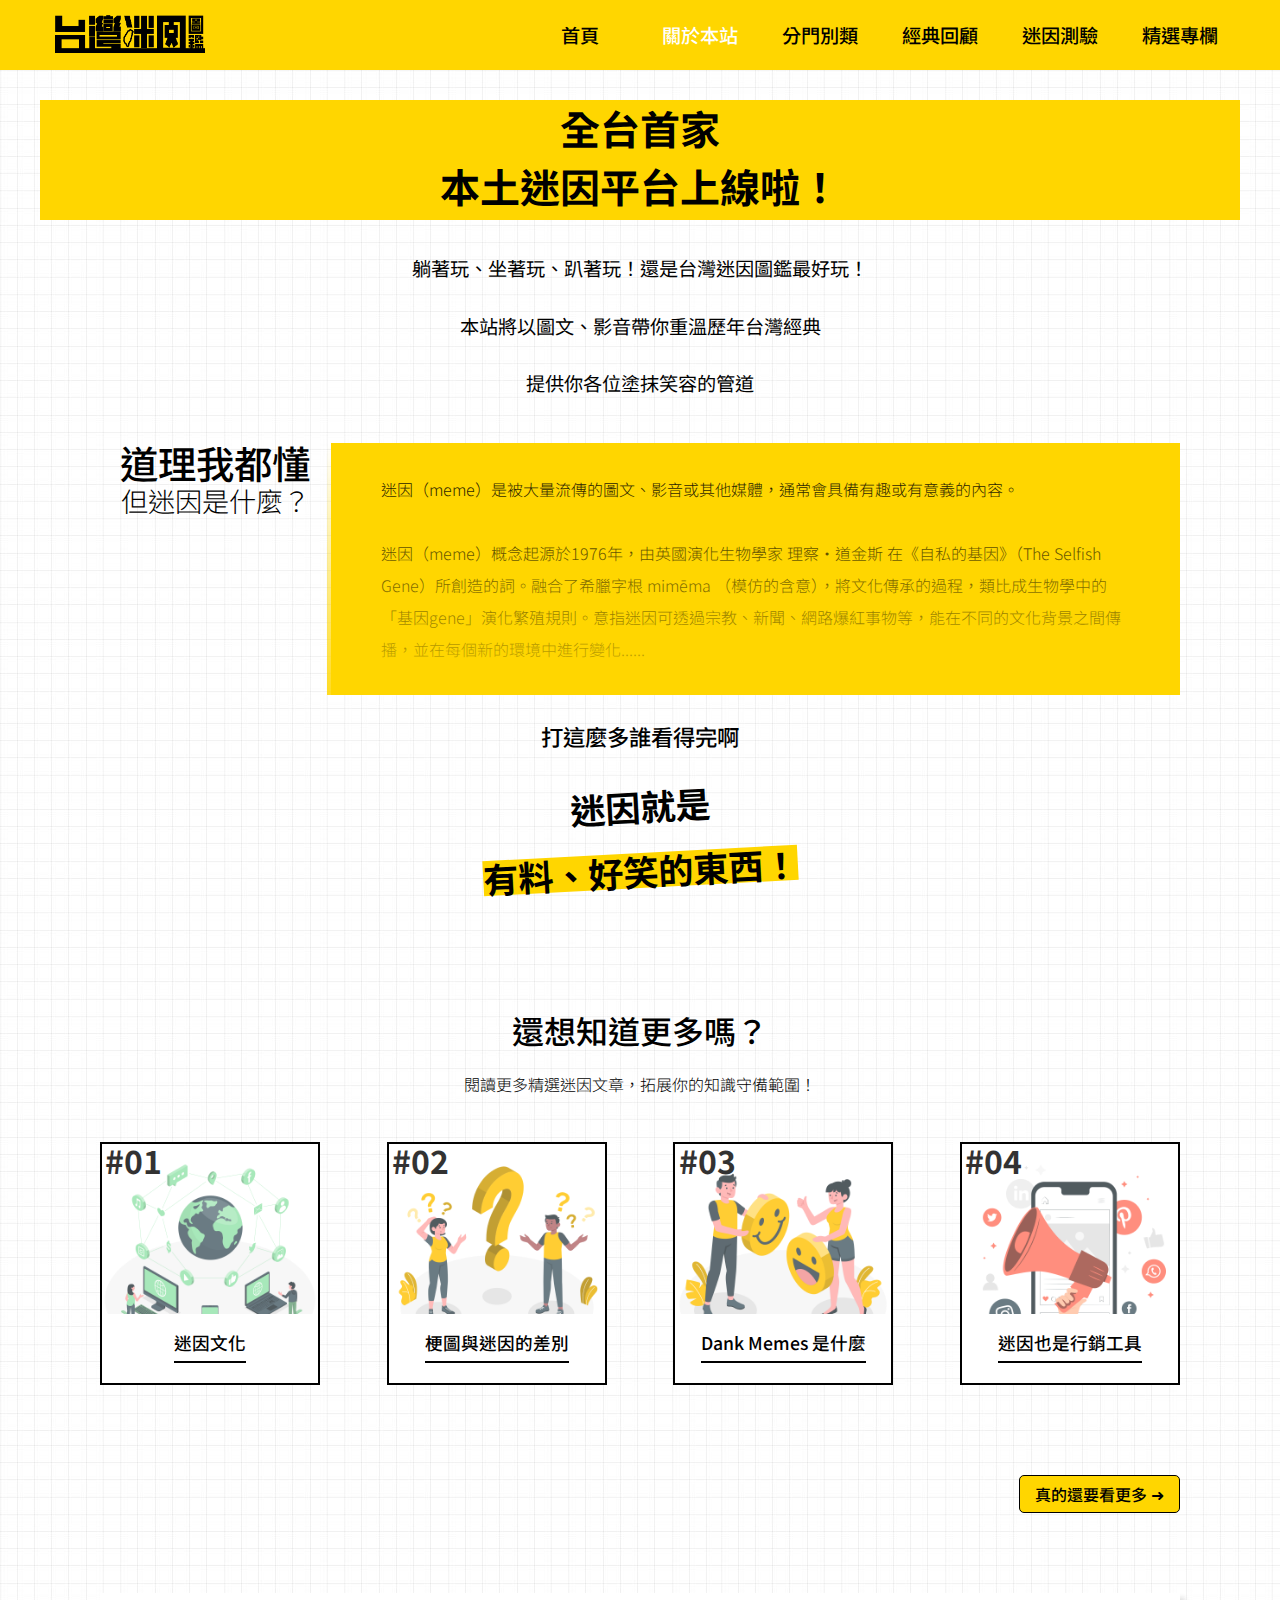
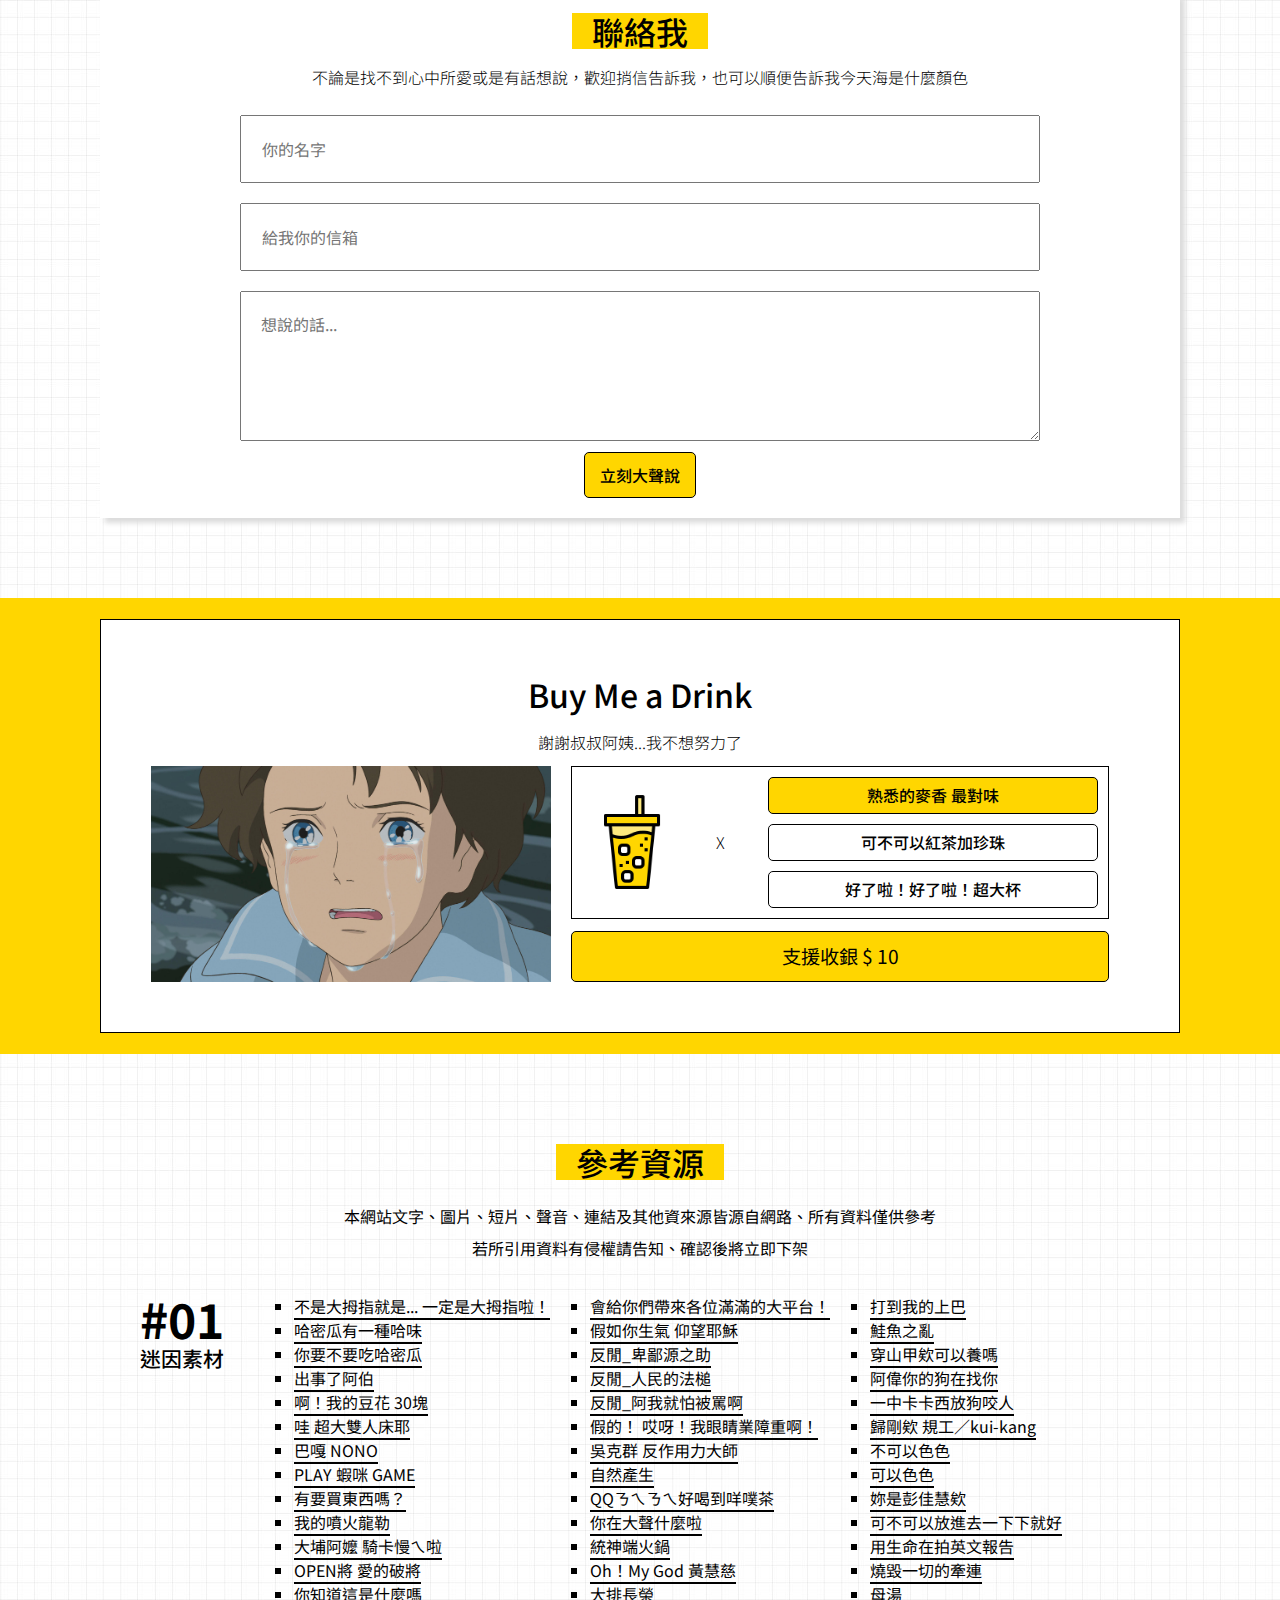
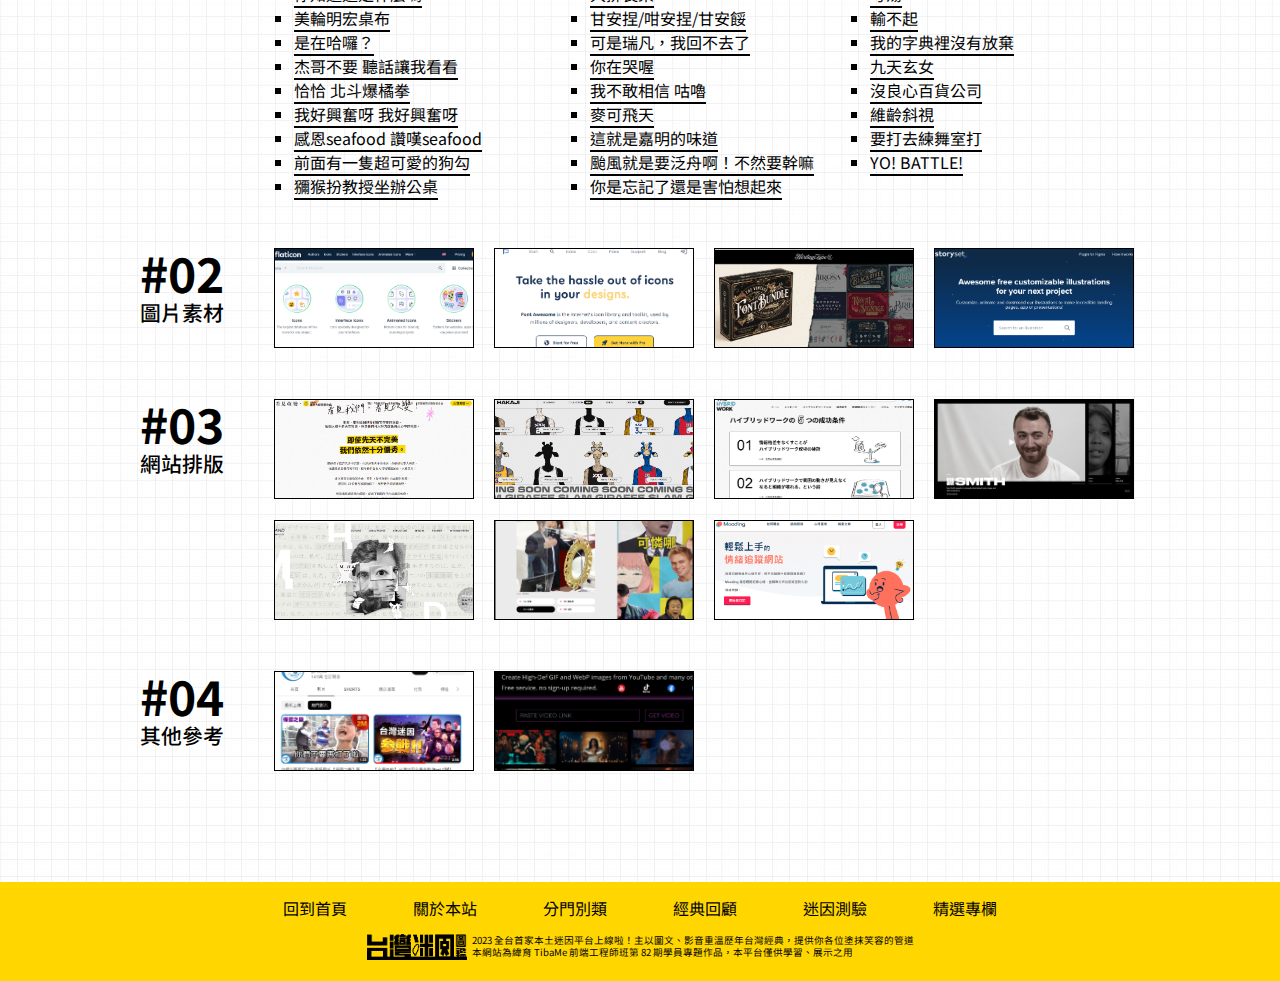
==== commit 8f8c061e: "0.1.10 (2021.02.18)" ====
--- a/about.html
+++ b/about.html
@@ -163,7 +163,6 @@
                         <li><a target="view_window" href="https://fb.watch/ifkXevtcKI/">你要不要吃哈密瓜</a></li>
                         <li><a target="view_window" href="https://www.youtube.com/watch?v=XpC04fMrhd8">出事了阿伯</a></li>
                         <li><a target="view_window" href="https://www.youtube.com/watch?v=OaJEozhZQ-Q">啊！我的豆花 30塊</a></li>
-                        <li><a target="view_window" href="https://www.youtube.com/watch?v=WApDytOlJZw">YO! BATTLE!</a></li>
                         <li><a target="view_window" href="https://www.youtube.com/watch?v=_Z3IxJT4tUM">哇 超大雙人床耶</a></li>
                         <li><a target="view_window" href="https://www.youtube.com/watch?v=sfD2qpC02sU&t=0s">巴嘎 NONO</a></li>
                         <li><a target="view_window" href="https://www.youtube.com/watch?v=Jwmdqqz1cf8">PLAY 蝦咪 GAME</a></li>
@@ -224,6 +223,8 @@
                         <li><a target="view_window" href="https://youtu.be/qo3H-VgXmHE">九天玄女</a></li>
                         <li><a target="view_window" href="https://www.youtube.com/watch?v=4q6sGfu5jl4">沒良心百貨公司</a></li>
                         <li><a target="view_window" href="https://www.tiktok.com/@balangechimia/video/7184850039305489690">維齡斜視</a></li>
+                        <li><a target="view_window" href="https://youtu.be/G15aCc1P_js?t=104">要打去練舞室打</a></li>
+                        <li><a target="view_window" href="https://www.youtube.com/watch?v=WApDytOlJZw">YO! BATTLE!</a></li>
                     </ul>
                 </div>
             </div>
--- a/css/common.css
+++ b/css/common.css
@@ -24,7 +24,7 @@
     right: 3%;
     cursor: pointer;
     z-index: 10;
-    max-width: 80px;
+    max-width: 70px;
 }
 .scrollToTop img{
     width: 100%;
--- a/css/common_RWD.css
+++ b/css/common_RWD.css
@@ -109,6 +109,17 @@
     .money{
         margin-top: 20px;
     }
+    /* ============ category ============== */
+    .main-cards{
+        margin: 0 50px;
+    }
+    .main-cards .page{
+        justify-content: space-between;
+        margin: 0 30px;
+    }
+    main .main-tag{
+        width: 60%;
+    }
 }
 /* iPhone XR */
 @media screen and (max-width:414px){
@@ -161,4 +172,15 @@
     .ref-right .list-img img{
         width:300px;
     }
+    /* ============ category ============== */
+    .main-cards{
+        margin: 0 30px;
+    }
+    .main-cards .page{
+        justify-content: space-between;
+        margin: 0 20px;
+    }
+    main .main-tag{
+        width: 80%;
+    }
 }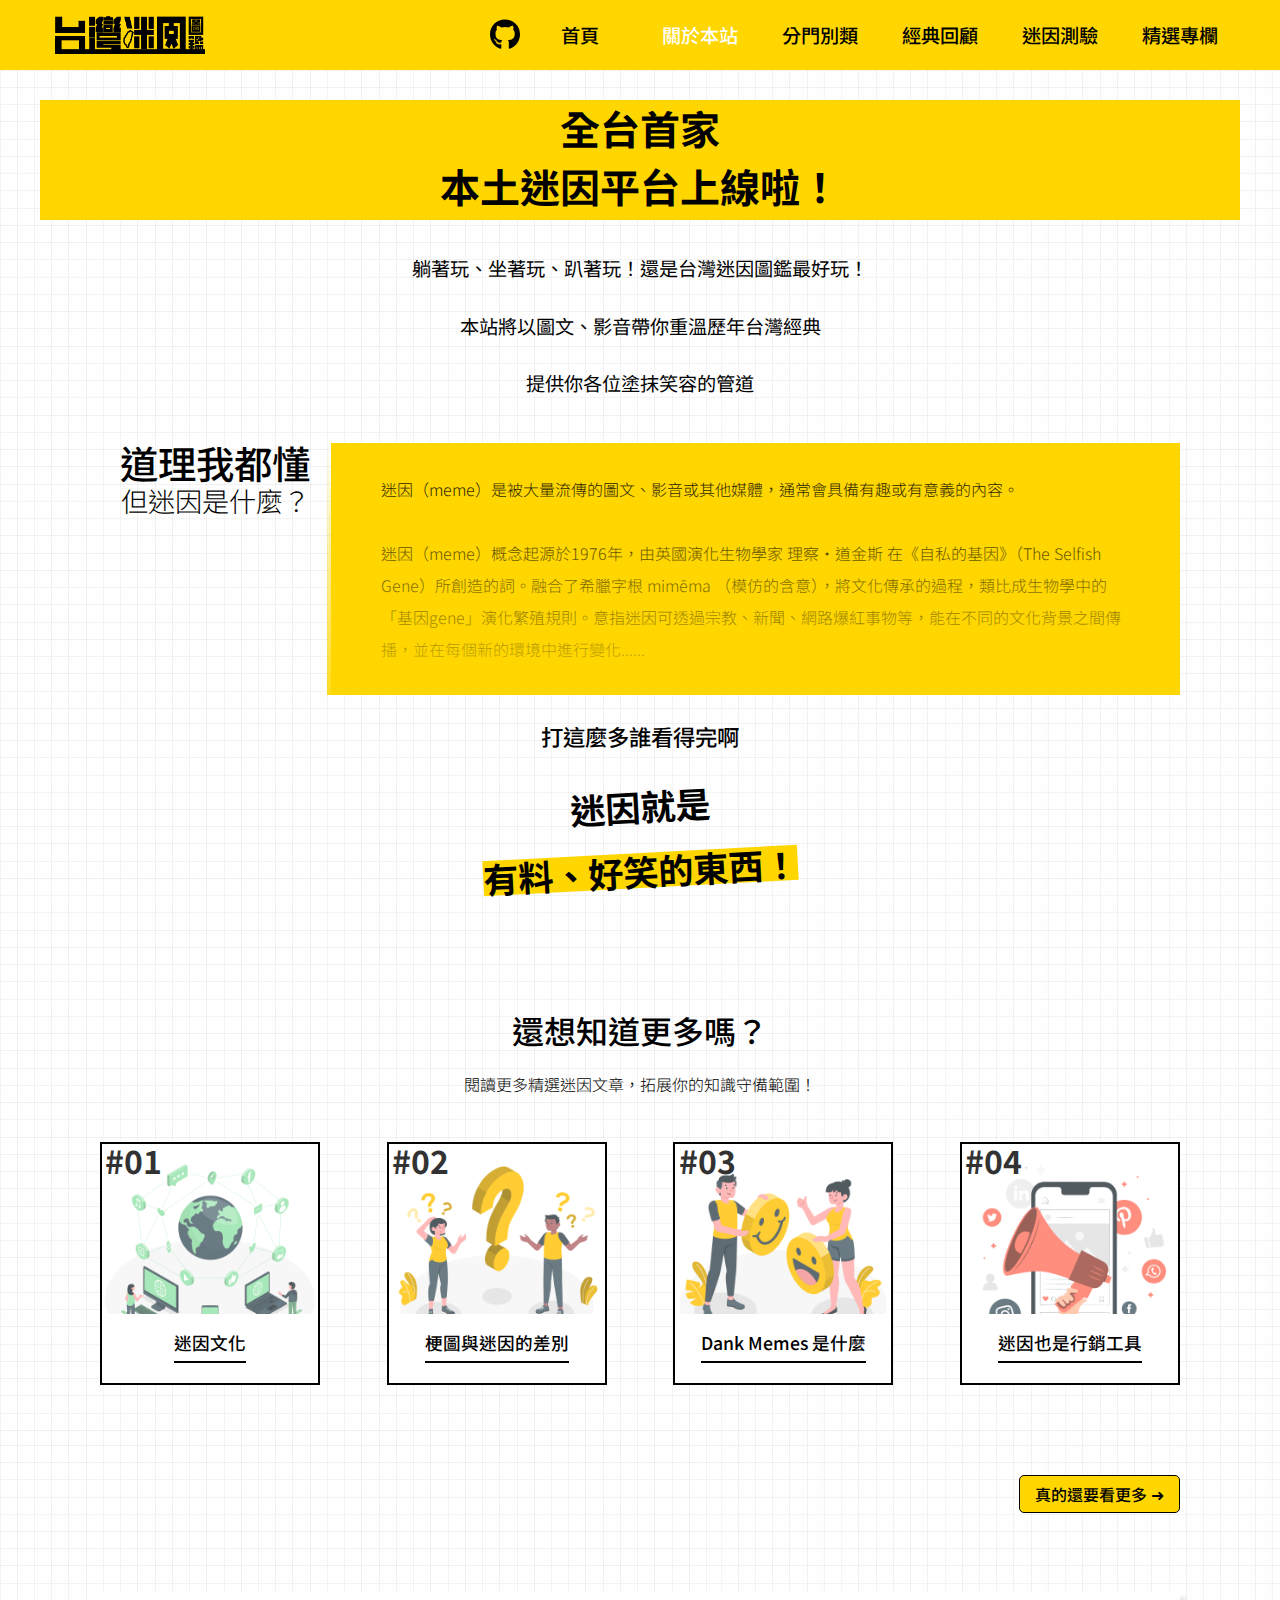
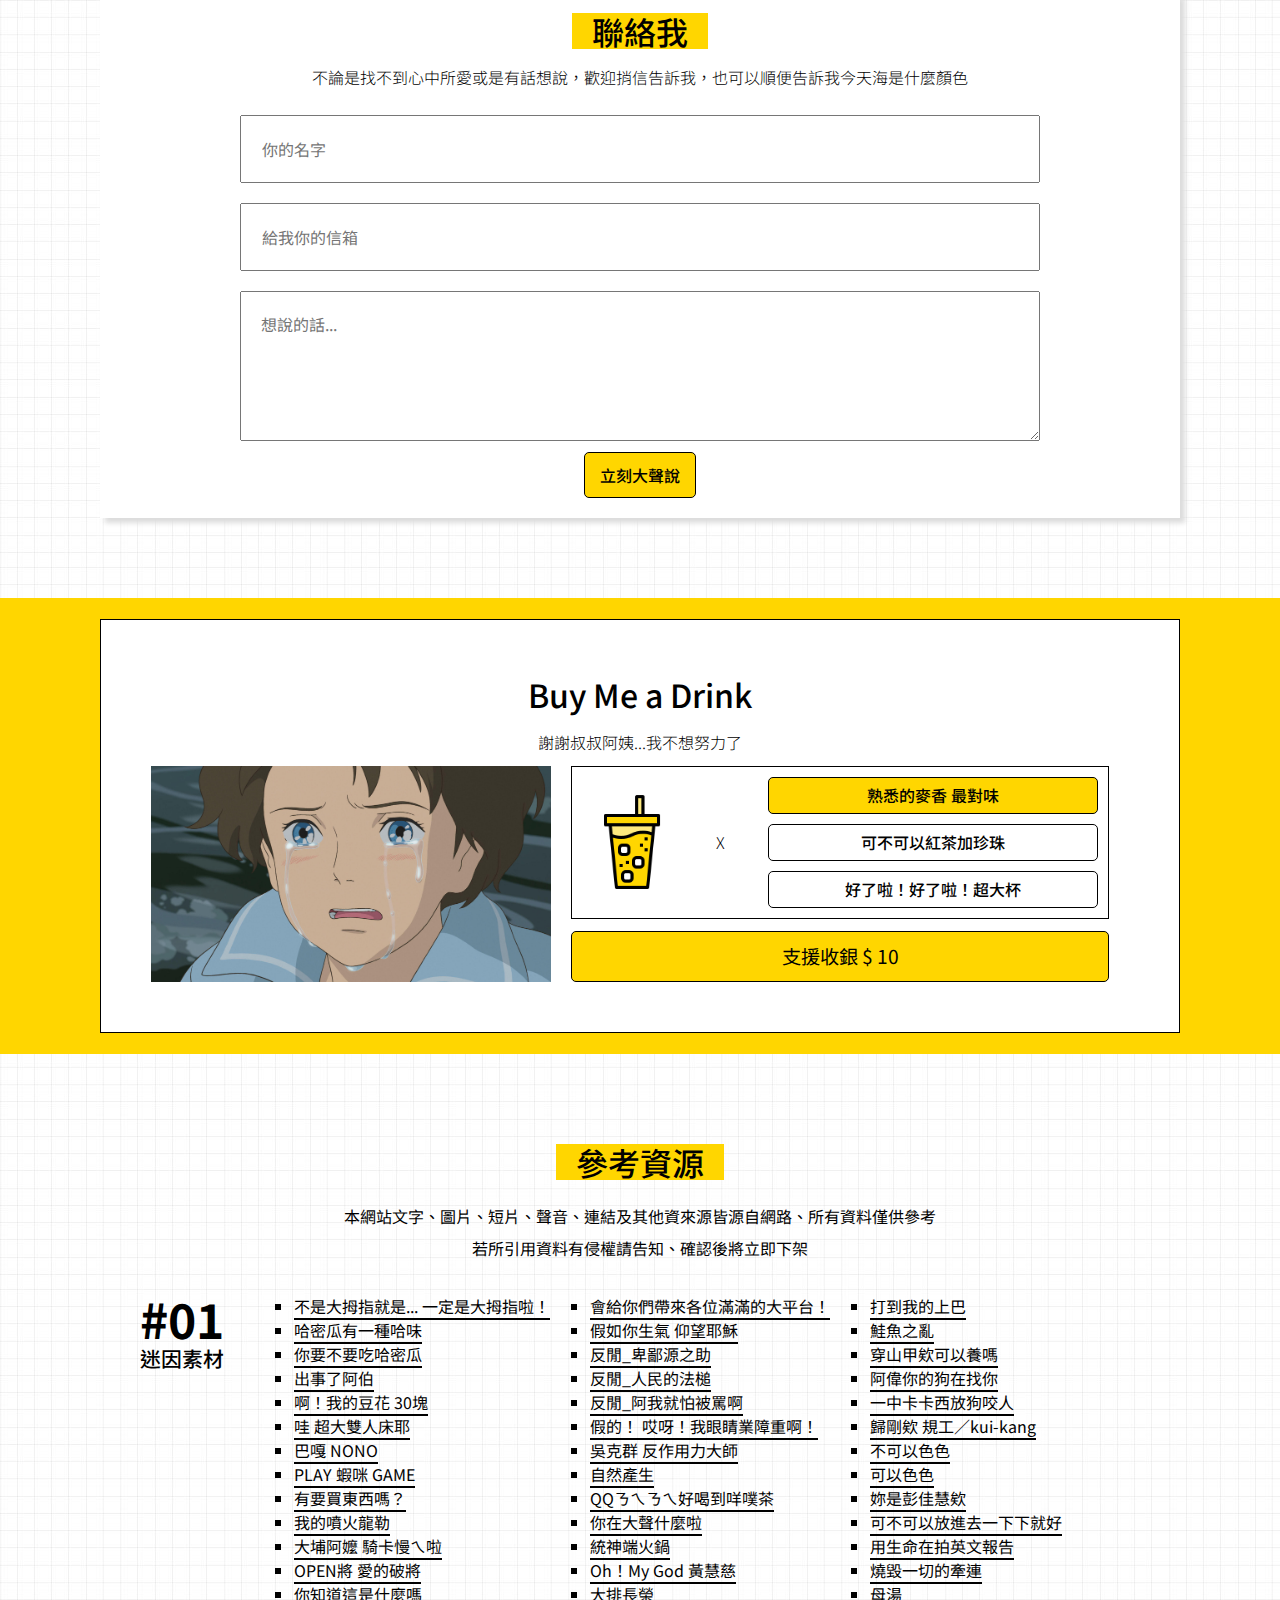
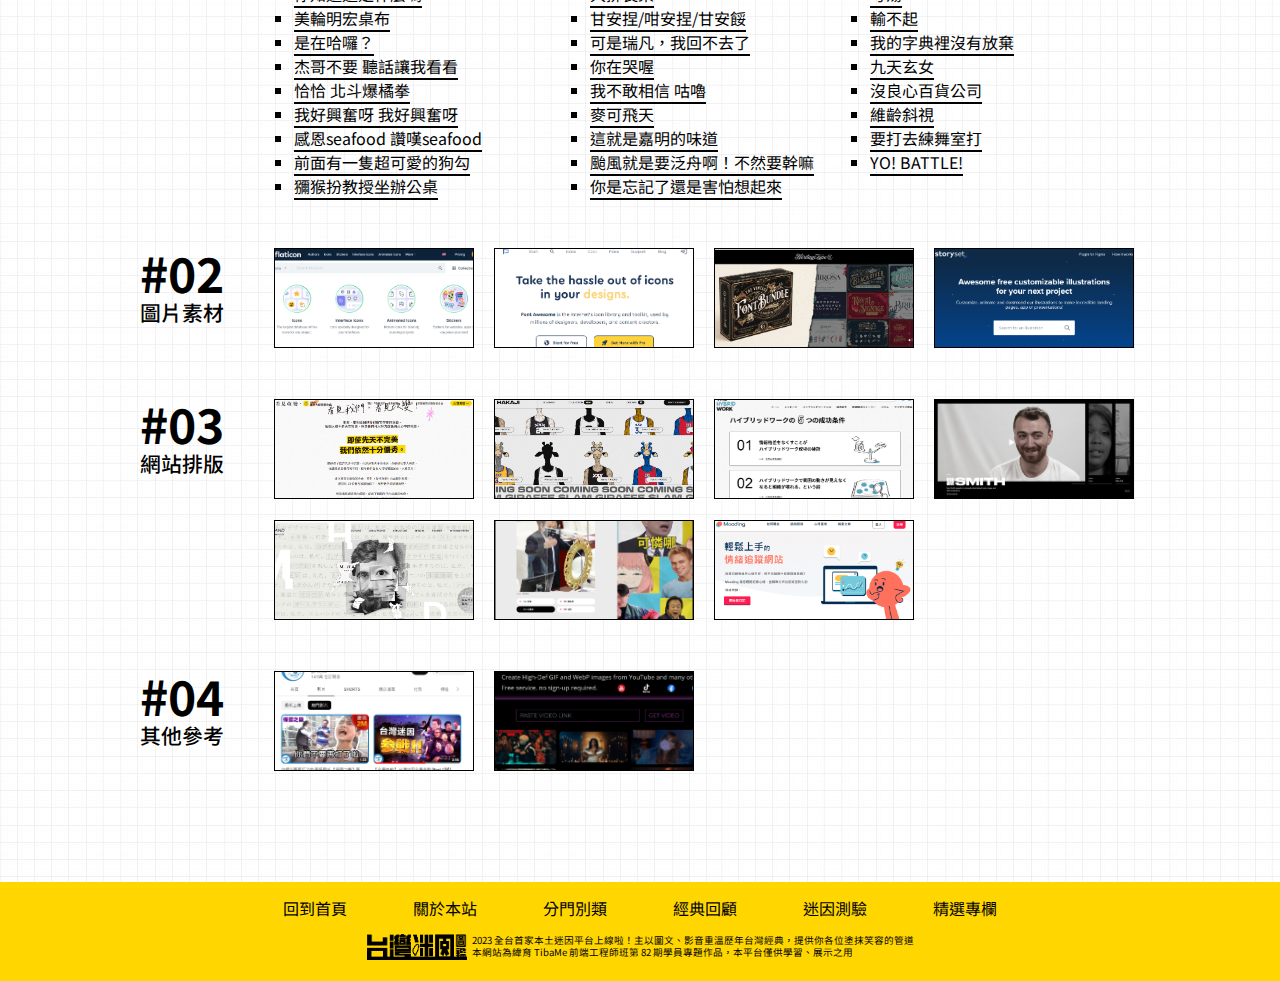
==== commit f258466e: "0.1.15 (2023.02.19)" ====
--- a/about.html
+++ b/about.html
@@ -17,14 +17,17 @@
             <div class="logo">
                 <a href="./index.html"><img src="./images/twmemelogo.png" alt="twmemelogo"></a>
             </div>
-            <ul class="menu">
-                <li><a href="./index.html">首頁</a></li>
-                <li class="nav-list"><a href="./about.html">關於本站</a></li>
-                <li class="nav-list"><a href="./category.html">分門別類</a></li>
-                <li class="nav-list"><a href="./history.html">經典回顧</a></li>
-                <li class="nav-list"><a href="./test.html">迷因測驗</a></li>
-                <li class="nav-list"><a href="./articles.html">精選專欄</a></li>
-            </ul>
+            <div class="nav-right">
+                <div class="github"><a href="https://github.com/itshsinyu/TWmeme"><img src="./images/github.svg" alt="itshsinyu"></a></div>
+                <ul class="menu">
+                    <li><a href="./index.html">首頁</a></li>
+                    <li><a href="./about.html">關於本站</a></li>
+                    <li><a href="./category.html">分門別類</a></li>
+                    <li><a href="./history.html">經典回顧</a></li>
+                    <li><a href="./test.html">迷因測驗</a></li>
+                    <li><a href="./articles.html">精選專欄</a></li>
+                </ul>
+            </div>
             <!-- 漢堡線 -->
             <button class="hamburger" aria-controls="primary-navigation" aria-expanded="false">
                 <svg viewBox="0 0 100 100" width="40">
--- a/css/common.css
+++ b/css/common.css
@@ -42,12 +42,21 @@
     max-width: 1200px;
     height: 70px;
     justify-content: space-between;
+    align-items: center;
     margin: 0 auto;
 }
 .logo img{
     /* outline: 1px solid red; */
     width: 150px;
     margin: 15px;
+}
+.nav-right{
+    display: flex;
+    align-items: center;
+}
+.github img{
+    width: 30px;
+    /* outline: 1px solid; */
 }
 ul.menu{
     display: flex;
--- a/css/common_RWD.css
+++ b/css/common_RWD.css
@@ -13,15 +13,16 @@
         flex-direction: column;
         position: fixed;
         right: 0px;
-        top: 70px;
+        top: 69px;
         z-index: 20;
-        height: calc(100vh - 70px);
+        height: calc(100vh - 69px);
         background-color: var(--yellow-color);
-        opacity: .9;
+        opacity: .95;
         display: none;
     }
     ul.menu a{
         width: 130px;
+        width: 100vw;
     }
     .hamburger{   
         display: block;
@@ -123,7 +124,86 @@
 }
 /* iPhone XR */
 @media screen and (max-width:414px){
-    
+    /* ============ index ============ */
+    .tw-icon img{max-height: 50vh;}
+    .font-text{font-size: 8rem;}
+    .t{left: 5%;}
+    .w{right: 0%; top: 25%;}
+    /* 今晚我想來點 */
+    .tonight .swiper{
+        height: 450px;
+    }
+    .tonight .swiper .slider-arrow{
+        width: 3rem;
+        height: 3rem;
+        font-size: 2rem;
+    }
+    .meme-slider-control .swiper-pagination .swiper-pagination-bullet{
+        width: 4rem;
+        height: 1.5rem;
+        line-height: 1.5rem;
+        font-size: .8rem;
+    }
+    /* 這裡總有一款屬於你的菜 */
+    .index-allmeme h2{
+        font-size: 1.8rem;
+    }
+    #left-img-02{
+        justify-content: center;
+    }
+    .left-img img, .right-img img{
+        max-width: 220px;
+        max-height: 120px;
+    }
+    .right-img{
+        left: 0px;
+    }
+    #right-img01{
+        left: -50px;
+    }
+    #right-img02{
+        left: -35px;
+        justify-content: center;
+    }
+    .evergreen{
+        left:100px;
+    }
+    .evergreen img{
+        max-width: 350px;
+        margin: 50px 0 0;
+    }
+    .bottom_gif{
+        flex-direction: column;
+        /* outline: 1px solid red; */
+        width: 350px;
+        margin: 0 auto;
+        align-items: center;
+    }
+    .bottom_gif a{
+        width: 250px;
+        height: 195px;
+        outline: 1px solid;
+    }
+    .bottom_gif a:not(:last-child){
+        margin: 0px 0px 20px 0px;
+    }
+    .bottom_poster img{max-height: 150px;}
+    .poster01{
+        transform: rotate(15deg) translateY(25px) translateX(-25px);
+        z-index:4;
+    }
+    .poster02{
+        transform: rotate(5deg) translateX(-15px);;
+        z-index:3;
+    }
+    .poster03{
+        transform: rotate(-5deg);
+        z-index:2;
+    }
+    .poster04{
+        transform: rotate(-25deg) translateY(35px) translateX(25px);;
+        z-index:1;
+    }
     /* ============ about ============== */
     /* 全台首家 */
     .main-about > p{
@@ -183,4 +263,241 @@
     main .main-tag{
         width: 80%;
     }
+    /* ============ history ============== */
+    .main-years a{
+        padding: 5px 5px;
+    }
+    /* line */
+	.timeline::before{
+		left: 10px;
+	}
+    .end > span{
+        position: absolute;
+        left: 10px;
+        padding: 10px;
+    }
+    /* 內容 */
+	.timeline-item:nth-child(odd),
+	.timeline-item:nth-child(even){
+		padding-left: 37px;
+        padding-right: 10px;
+	}
+    .timeline-item > h1{
+        left: 50px;
+        top: -80px;
+    }
+    .content{
+        margin-top: 150px;
+    }
+    .timeline-item{
+        padding-top: 20px;
+    }
+    .timeline-item:nth-child(odd) > .content{
+        text-align: start;
+    }
+    .content a{
+        margin: 0px 12px;
+    }
+    .content p{
+        font-size: 1rem;
+        padding: 10px 12px;
+    }
+    
+    /* ============ test ============== */
+    .main-test{
+        padding: 10px;
+    }
+    .test h1{
+        line-height: 2rem;
+        font-size: 1.3rem;
+        width: 400px;
+        margin: 0;
+        padding: 0;
+    }
+    .pic{
+        margin-top: 10px;
+    }
+    .pic img{
+        width: 400px;
+    }
+    .pic p{
+        bottom: 5px;
+        right: 5px;
+    }
+    .options label{
+        font-size: 1rem;
+        padding: 10px 10px;
+    }
+    .options label:hover{
+        background-color: var(--gray-color);
+        color: var(--black-color);
+        box-shadow: 0px 0px 0px;
+    }
+    .bottom span{
+        font-size: 1rem;
+        width: 100px;
+    }
+    .checked img{
+        position: absolute;
+        max-width: 340px;
+        left: 0px;
+        top: -80px;
+    }
+    /*  ======= result  =======  */
+
+    .main-result{
+        max-width: 400px;
+    }
+    .container h2{
+        line-height: 2rem;
+        font-size: .9rem;
+    }
+    .top-left .scores{
+        height: 80px;
+    }
+    .top-right h3{
+        font-size: 1.4rem;
+        line-height: 2.6rem;
+    }
+    .top-right p{
+        font-size: 1.2rem;
+        font-weight: 900;
+        line-height: 1.8rem;
+        letter-spacing: 1px;
+    }
+    .top-right img{
+        left: 0px;
+    }
+    .bottom-right{
+        height: 300px;
+        object-fit: cover;
+    }
+    .bottom-left li{
+        margin: 10px auto;
+        font-size: 1rem;
+        width: 100px;
+    }
+    .bottom-right{
+        min-width: 200px;
+    }
+    .icons{
+        max-width: 350px;
+    }
+    .social{
+        display: none;
+    }
+    /* ============ articles ============== */
+    /* 精選影音 */
+    .video-list{
+        display: block;
+        flex-direction: column;
+        width: 400px;
+    }
+    .video-list img{
+        width: 400px;
+        width: 100%;
+        height: 300px;
+        display: block;
+    }
+    .container{
+        margin: 20px 0px;
+        text-align: center;
+    }
+    .active h3{
+        bottom: 40px;
+    }
+    .active h4{
+        font-size: 1.8rem;
+        bottom: 10px;
+    }
+    .active p,.aside p{
+        display: none;
+    }
+    .aside{
+        min-width: 400px;
+        margin: 0;
+        opacity: 1;
+        height: 300px;
+    }
+    .aside h3{
+        bottom: 40px;
+        font-size: 4rem;
+    }
+    .aside h4{
+        position: absolute;
+        bottom: 10px;
+        left: 10px;
+        color: var(--white-color);
+        font-size: 1.8rem;
+        font-weight: 900;
+        text-shadow: 0px 1px 3px var(--black-color);
+    }
+    iframe{
+        width: 400px;
+        height: 300px;
+        padding-top: 40px;
+    }
+    /* 精選好文 */
+    .main-articles{
+        margin-bottom: 100px;
+    }
+    .articles-list-top{
+        flex-direction: column;
+    }
+    .articles-list-top a{
+        margin: 20px 0;
+    }
+    /* 7-9 */
+    .articles-list-bottom a{
+        width: 380px;
+        height: 150px;
+        margin: 50px auto;
+    }
+    .item h3{
+        font-size: 2rem;
+    }
+    .item > img{
+        padding: 5px;
+        right: -20px;
+    }
+    .item-inner{
+        padding: 50px 70px 0 10px;
+    }
+    .item-inner span{
+        font-size: 1rem;
+    }
+    .arrow{
+        font-size: .9rem;
+        font-weight: 400;
+        letter-spacing: 2px;
+    }
+    /* ============ articles-page ============== */
+    .author, .item-top h1{
+        padding-left: 0px;
+    }
+    .item-img img{
+        max-height: 200px;
+    }
+    .up{
+        top: -30px;
+    }
+    .item-p{
+        padding-top: 25px;
+    }
+    .item-p h2{
+        display: inline-block;
+        /* outline: 1px solid; */
+        margin:0 30px;
+    }
+    /* 還想知道更多嗎？ */
+    .bottom-section .read-list{
+        padding: 10px 70px;
+        justify-content: center;
+    }
+    .bottom-section .read-list a{
+        margin: 20px 20px;
+    }
+    .bottom-section .more-btn a{
+        margin: 0 auto;
+    }
 }--- a/css/about.css
+++ b/css/about.css
@@ -68,6 +68,7 @@
     top: 0;
     width: 79%;
     height: 100%;
+    pointer-events: none;
 }
 
 .whocares{
